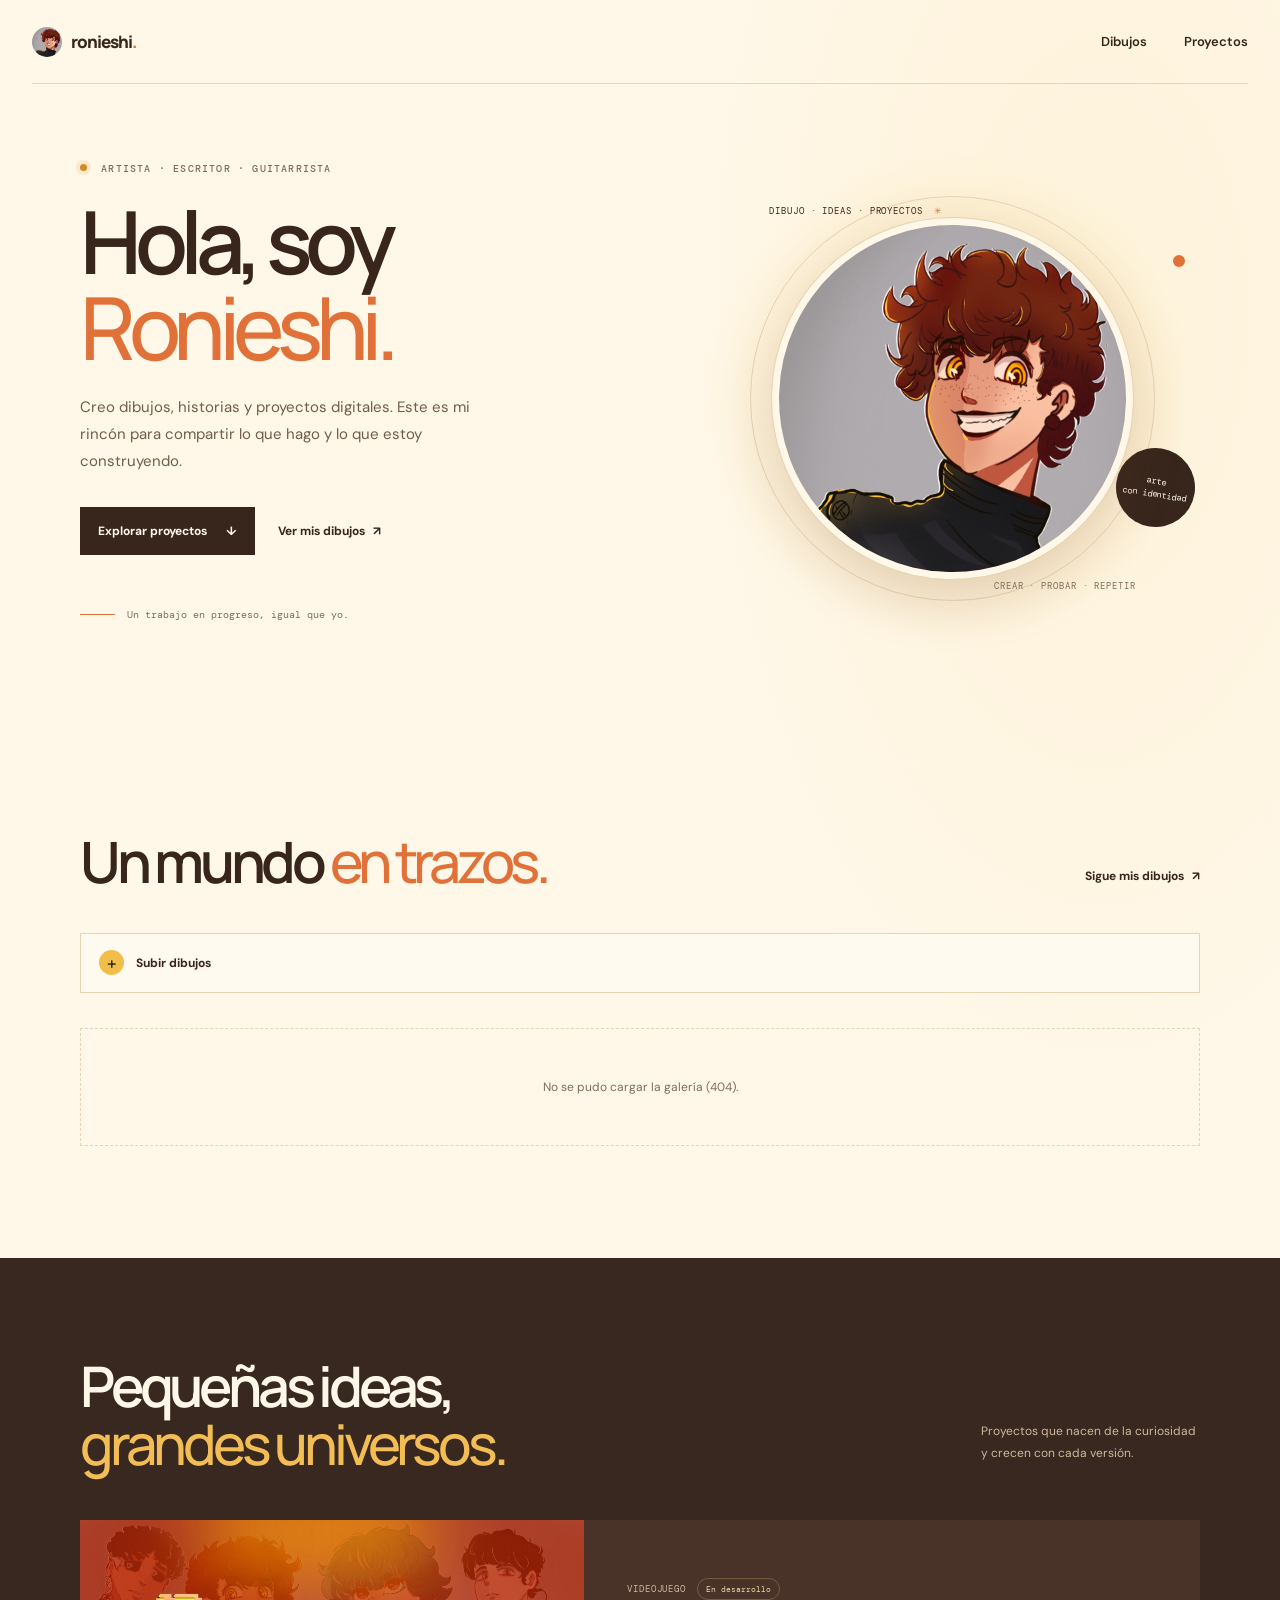
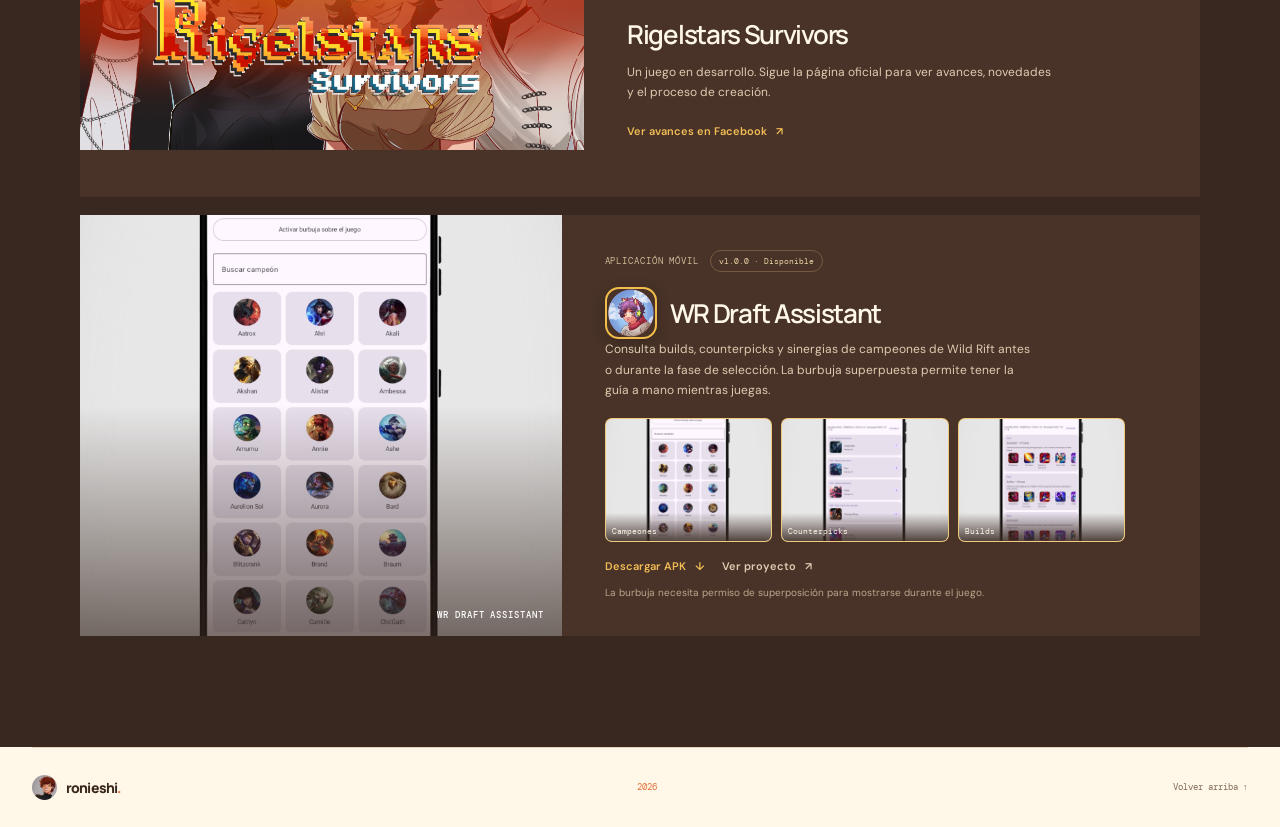
==== index.html @ 8cd872c8 "Add direct drawing uploads to portfolio Co-authored-by: Copilot App <223556219+Copilot@users.noreply" ====
<!doctype html>
<html lang="es">
  <head>
    <meta charset="utf-8">
    <meta name="viewport" content="width=device-width, initial-scale=1">
    <meta name="theme-color" content="#fff7e8">
    <meta
      name="description"
      content="Dibujos, historias y proyectos de Ronieshi, artista, escritor y guitarrista."
    >
    <meta property="og:title" content="Ronieshi — Dibujos y proyectos">
    <meta property="og:description" content="Dibujos, historias y proyectos de Ronieshi, artista, escritor y guitarrista.">
    <meta property="og:image" content="https://ronieshi.github.io/assets/ronieshi-icon.png">
    <meta property="og:type" content="website">
    <meta name="twitter:card" content="summary">
    <link rel="icon" type="image/png" href="assets/ronieshi-icon.png">
    <link rel="apple-touch-icon" href="assets/ronieshi-icon.png">
    <title>Ronieshi — Portafolio creativo</title>
    <link rel="preconnect" href="https://fonts.googleapis.com">
    <link rel="preconnect" href="https://fonts.gstatic.com" crossorigin>
    <link
      href="https://fonts.googleapis.com/css2?family=DM+Mono:wght@400;500&family=DM+Sans:wght@400;500;600;700&family=Manrope:wght@400;500;600;700;800&display=swap"
      rel="stylesheet"
    >
    <link rel="stylesheet" href="styles.css">
    <script src="script.js" defer></script>
  </head>
  <body>
    <a class="skip-link" href="#contenido">Saltar al contenido</a>
    <header class="site-header">
      <a class="wordmark" href="#inicio" aria-label="Ir al inicio">
        <img class="wordmark-mark" src="assets/ronieshi-icon.png" alt="">
        <span>ronieshi<span class="wordmark-dot">.</span></span>
      </a>
      <button
        class="menu-toggle"
        type="button"
        aria-expanded="false"
        aria-controls="site-nav"
        aria-label="Abrir menú"
      >
        <span></span><span></span>
      </button>
      <nav class="site-nav" id="site-nav" aria-label="Navegación principal">
        <a href="#dibujos">Dibujos</a>
        <a href="#proyectos">Proyectos</a>
      </nav>
    </header>

    <main id="contenido">
      <section class="hero section-wrap" id="inicio">
        <div class="hero-copy">
          <p class="eyebrow"><span class="status-dot"></span> Artista · escritor · guitarrista</p>
          <h1>Hola, soy<br><span>Ronieshi.</span></h1>
          <p class="hero-intro">
            Creo dibujos, historias y proyectos digitales. Este es mi rincón
            para compartir lo que hago y lo que estoy construyendo.
          </p>
          <div class="hero-actions">
            <a class="button button-dark" href="#proyectos">Explorar proyectos <span aria-hidden="true">↓</span></a>
            <a class="text-link" href="#dibujos">Ver mis dibujos <span aria-hidden="true">↗</span></a>
          </div>
          <div class="hero-note">
            <span class="note-line" aria-hidden="true"></span>
            <span>Un trabajo en progreso, igual que yo.</span>
          </div>
        </div>

        <div class="hero-art" aria-label="Retrato ilustrado de Ronieshi">
          <div class="hero-art-label">DIBUJO · IDEAS · PROYECTOS <span>✳</span></div>
          <img class="hero-portrait" src="assets/ronieshi-icon.png" alt="Ilustración de perfil de Ronieshi">
          <span class="art-caption">CREAR · PROBAR · REPETIR</span>
          <span class="hero-sticker" aria-hidden="true">arte<br>con identidad</span>
        </div>
      </section>

      <section class="work-section section-wrap" id="dibujos">
        <div class="section-heading">
          <div>
            <h2>Un mundo <span>en trazos.</span></h2>
          </div>
          <a class="text-link section-link" href="https://bsky.app/profile/ronieshi.bsky.social" target="_blank" rel="noopener noreferrer">
            Sigue mis dibujos <span aria-hidden="true">↗</span>
          </a>
        </div>

        <details class="drawing-manager">
          <summary><span class="manager-plus" aria-hidden="true">+</span> Subir dibujos</summary>
          <div class="manager-content">
            <p class="manager-intro">Las imágenes se guardarán en este sitio y se ordenarán de la más reciente a la más antigua.</p>
            <ol class="token-steps">
              <li><a href="https://github.com/settings/personal-access-tokens/new" target="_blank" rel="noopener noreferrer">Crea un fine-grained token en GitHub</a> con acceso sólo al repositorio <code>ronieshi.github.io</code>.</li>
              <li>En permisos del repositorio, selecciona <strong>Contents: Read and write</strong>. Ponle vencimiento y no compartas el token.</li>
              <li>El permiso permite modificar el contenido del repositorio, no sólo dibujos. Pégalo aquí al publicar; se borra al terminar y no se guarda en el sitio.</li>
            </ol>
            <form class="drawing-form" id="drawing-form">
              <label class="field-label" for="github-token">Token de GitHub</label>
              <input
                id="github-token"
                name="token"
                type="password"
                autocomplete="off"
                spellcheck="false"
                placeholder="github_pat_..."
                required
              >
              <label class="field-label" for="drawing-files">Selecciona tus dibujos</label>
              <input
                id="drawing-files"
                name="drawings"
                type="file"
                accept="image/png,image/jpeg,image/webp,image/gif"
                multiple
                required
              >
              <label class="field-label" for="drawing-category">Categoría</label>
              <select id="drawing-category" name="category">
                <option>Ilustración</option>
                <option>Boceto</option>
                <option>Personaje</option>
                <option>Estudio</option>
              </select>
              <p class="upload-hint">PNG, JPG, WebP o GIF · hasta 8 MB por imagen. El nombre del archivo será el título.</p>
              <button class="button button-dark upload-button" type="submit">Publicar dibujos <span aria-hidden="true">↑</span></button>
              <p class="upload-status" id="upload-status" role="status" aria-live="polite"></p>
            </form>
          </div>
        </details>
        <div class="art-grid" id="drawing-gallery" aria-live="polite">
          <p class="gallery-status">Cargando dibujos…</p>
        </div>
      </section>

      <section class="projects-section" id="proyectos">
        <div class="section-wrap">
          <div class="section-heading project-heading">
            <div>
              <h2>Pequeñas ideas,<br><span>grandes universos.</span></h2>
            </div>
            <p class="heading-aside">Proyectos que nacen de la curiosidad<br>y crecen con cada versión.</p>
          </div>
          <div class="project-list">
            <article class="project-card game-card">
              <div class="project-visual game-visual">
                <img
                  class="game-banner"
                  src="assets/rigelstars-survivors-banner.png"
                  alt="Banner de Rigelstars Survivors con cuatro personajes ilustrados y el título del juego"
                >
              </div>
              <div class="project-info">
                <div class="project-title-line"><span class="project-type">VIDEOJUEGO</span><span class="project-status">En desarrollo</span></div>
                <h3>Rigelstars Survivors</h3>
                <p>Un juego en desarrollo. Sigue la página oficial para ver avances, novedades y el proceso de creación.</p>
                <a class="project-link" href="https://www.facebook.com/people/Rigelstars-Survivors/61595257513024/" target="_blank" rel="noopener noreferrer">Ver avances en Facebook <span aria-hidden="true">↗</span></a>
              </div>
            </article>
            <article class="project-card app-card">
              <div class="project-visual app-visual">
                <img
                  class="app-preview"
                  src="assets/wr-draft-champions.png"
                  alt="Pantalla de selección de campeones de WR Draft Assistant"
                >
                <span class="app-visual-caption">WR DRAFT ASSISTANT</span>
              </div>
              <div class="project-info">
                <div class="project-title-line"><span class="project-type">APLICACIÓN MÓVIL</span><span class="project-status">v1.0.0 · Disponible</span></div>
                <div class="app-project-title">
                  <img class="app-icon" src="assets/wr-draft-icon.png" alt="Icono ilustrado de WR Draft Assistant">
                  <h3>WR Draft Assistant</h3>
                </div>
                <p>Consulta builds, counterpicks y sinergias de campeones de Wild Rift antes o durante la fase de selección. La burbuja superpuesta permite tener la guía a mano mientras juegas.</p>
                <div class="app-gallery" aria-label="Capturas de WR Draft Assistant">
                  <a href="assets/wr-draft-champions.png" target="_blank" rel="noopener noreferrer" aria-label="Abrir captura de selección de campeones">
                    <img src="assets/wr-draft-champions.png" alt="Selección de campeones">
                    <span>Campeones</span>
                  </a>
                  <a href="assets/wr-draft-counterpicks.png" target="_blank" rel="noopener noreferrer" aria-label="Abrir captura de counterpicks">
                    <img src="assets/wr-draft-counterpicks.png" alt="Lista de counterpicks">
                    <span>Counterpicks</span>
                  </a>
                  <a href="assets/wr-draft-builds.png" target="_blank" rel="noopener noreferrer" aria-label="Abrir captura de builds">
                    <img src="assets/wr-draft-builds.png" alt="Builds recomendadas">
                    <span>Builds</span>
                  </a>
                </div>
                <div class="project-actions">
                  <a class="project-link" href="https://github.com/ronieshi/WR-Draft-Assistant/releases/download/v1.0.0/WR.Draft.Assistant.apk">Descargar APK <span aria-hidden="true">↓</span></a>
                  <a class="project-link project-link-secondary" href="https://github.com/ronieshi/WR-Draft-Assistant" target="_blank" rel="noopener noreferrer">Ver proyecto <span aria-hidden="true">↗</span></a>
                </div>
                <p class="project-note">La burbuja necesita permiso de superposición para mostrarse durante el juego.</p>
              </div>
            </article>
          </div>
        </div>
      </section>

    </main>

    <footer class="site-footer">
      <a class="wordmark footer-wordmark" href="#inicio">
        <img class="wordmark-mark" src="assets/ronieshi-icon.png" alt="">
        <span>ronieshi<span class="wordmark-dot">.</span></span>
      </a>
      <p><span id="current-year">2026</span></p>
      <a class="back-to-top" href="#inicio">Volver arriba ↑</a>
    </footer>
  </body>
</html>
---- styles.css ----
:root {
  color-scheme: light;
  --paper: #fff7e8;
  --paper-deep: #f5e7cc;
  --ink: #38261c;
  --muted: #806c5a;
  --line: #e7d4b5;
  --coral: #df7139;
  --gold: #f1be4b;
  --rust: #ad4f30;
  --mono: "DM Mono", monospace;
  --sans: "DM Sans", sans-serif;
  --display: "Manrope", sans-serif;
}

* { box-sizing: border-box; }
html { scroll-behavior: smooth; scroll-padding-top: 88px; }
body {
  margin: 0;
  background:
    radial-gradient(ellipse at 86% 13%, #f5d98b26, transparent 27rem),
    var(--paper);
  color: var(--ink);
  font-family: var(--sans);
  -webkit-font-smoothing: antialiased;
}
a { color: inherit; text-decoration: none; }
button, input, select { font: inherit; }
::selection { background: var(--gold); color: var(--ink); }

.skip-link {
  position: absolute;
  z-index: 20;
  top: 10px;
  left: 10px;
  padding: 12px 16px;
  transform: translateY(-160%);
  background: var(--ink);
  color: white;
}
.skip-link:focus { transform: translateY(0); }
.section-wrap { width: min(1120px, calc(100% - 64px)); margin-inline: auto; }
.site-header {
  position: relative;
  z-index: 10;
  display: flex;
  width: min(1280px, calc(100% - 64px));
  height: 84px;
  margin-inline: auto;
  align-items: center;
  justify-content: space-between;
  border-bottom: 1px solid var(--line);
}
.wordmark { display: inline-flex; gap: 9px; align-items: center; font: 800 17px var(--display); letter-spacing: -.06em; }
.wordmark-mark { display: inline-grid; width: 30px; height: 30px; place-items: center; border-radius: 50%; background: var(--ink); object-fit: cover; }
.wordmark-dot { color: var(--coral); }
.site-nav { display: flex; align-items: center; gap: 37px; font-size: 13px; font-weight: 600; }
.site-nav > a:hover, .text-link:hover { color: var(--coral); }
.menu-toggle { display: none; }

.hero { position: relative; display: grid; min-height: 635px; grid-template-columns: 1fr 1fr; align-items: center; gap: 24px; padding-block: 67px 82px; }
.hero-copy { position: relative; z-index: 1; padding-bottom: 14px; }
.eyebrow { margin: 0 0 23px; color: var(--muted); font: 500 10px var(--mono); letter-spacing: .12em; text-transform: uppercase; }
.status-dot { display: inline-block; width: 7px; height: 7px; margin-right: 7px; border-radius: 50%; background: #d38b28; box-shadow: 0 0 0 4px #d38b2820; vertical-align: 1px; }
h1, h2, h3, p { margin-top: 0; }
.hero h1 { margin-bottom: 24px; font: 600 clamp(56px, 6.8vw, 88px)/.99 var(--display); letter-spacing: -.085em; }
.hero h1 span, .section-heading h2 span { color: var(--coral); font-weight: 500; }
.hero-intro { max-width: 425px; margin-bottom: 32px; color: #705d4a; font-size: 15px; line-height: 1.8; }
.hero-actions { display: flex; align-items: center; gap: 23px; }
.button { display: inline-flex; min-height: 48px; align-items: center; justify-content: center; gap: 19px; padding: 0 18px; font-size: 12px; font-weight: 700; transition: transform .2s ease, background .2s ease; }
.button:hover { transform: translateY(-3px); }
.button-dark { background: var(--ink); color: var(--paper); }
.button-dark:hover { background: #65412d; }
.text-link { display: inline-flex; align-items: center; gap: 8px; font-size: 12px; font-weight: 700; transition: color .2s ease; }
.hero-note { display: flex; align-items: center; gap: 12px; margin-top: 53px; color: var(--muted); font: 10px var(--mono); }
.note-line { width: 35px; height: 1px; background: var(--coral); }
.hero-art { position: relative; display: grid; width: min(100%, 495px); aspect-ratio: 1; margin: auto 0 auto auto; place-items: center; border-radius: 50%; background: radial-gradient(circle, #f4cc7145 0 34%, transparent 70%); }
.hero-art::before { position: absolute; inset: 9%; border: 1px solid var(--line); border-radius: 50%; content: ""; }
.hero-art::after { position: absolute; top: 21%; right: 3%; width: 12px; height: 12px; border-radius: 50%; background: var(--coral); content: ""; }
.hero-art-label, .art-caption { position: absolute; z-index: 2; font: 9px var(--mono); letter-spacing: .1em; }
.hero-art-label { top: 11%; left: 13%; }
.hero-art-label span { margin-left: 5px; color: var(--coral); }
.hero-portrait { z-index: 1; width: 73%; aspect-ratio: 1; transform: rotate(2deg); border: 7px solid var(--paper); border-radius: 50%; outline: 1px solid var(--line); object-fit: cover; object-position: center 32%; box-shadow: 0 20px 55px #75452f2e; }
.art-caption { right: 13%; bottom: 11%; color: var(--muted); }
.hero-sticker { position: absolute; right: 1%; bottom: 24%; display: grid; width: 79px; height: 79px; place-content: center; transform: rotate(9deg); border-radius: 50%; background: var(--ink); color: var(--paper); font: 9px/1.35 var(--mono); text-align: center; }
.work-section { padding-block: 104px 112px; }
.section-heading { display: flex; align-items: end; justify-content: space-between; margin-bottom: 42px; }
.section-heading h2 { margin: 0; font: 600 clamp(38px, 5vw, 57px)/1.03 var(--display); letter-spacing: -.075em; }
.section-link { margin-bottom: 7px; }
.drawing-manager { margin-bottom: 35px; border: 1px solid var(--line); background: #fffaf0; }
.drawing-manager summary { display: flex; min-height: 58px; align-items: center; gap: 12px; padding: 0 18px; cursor: pointer; font-size: 12px; font-weight: 700; list-style: none; }
.drawing-manager summary::-webkit-details-marker { display: none; }
.drawing-manager summary:focus-visible, .drawing-manager a:focus-visible, .drawing-form :focus-visible { outline: 2px solid var(--coral); outline-offset: 3px; }
.manager-plus { display: grid; width: 25px; height: 25px; place-items: center; border-radius: 50%; background: var(--gold); font-size: 17px; font-weight: 500; transition: transform .2s ease; }
.drawing-manager[open] .manager-plus { transform: rotate(45deg); }
.manager-content { padding: 0 20px 21px; border-top: 1px solid var(--line); }
.manager-intro { margin: 17px 0 12px; color: var(--muted); font-size: 12px; line-height: 1.65; }
.token-steps { display: grid; gap: 7px; margin: 0 0 20px; padding-left: 19px; color: #705d4a; font-size: 11px; line-height: 1.65; }
.token-steps a { color: var(--rust); text-decoration: underline; text-underline-offset: 2px; }
.token-steps code { padding: 2px 4px; background: var(--paper-deep); font-size: 10px; }
.drawing-form { display: grid; grid-template-columns: 1fr 1fr; gap: 10px 14px; align-items: center; }
.field-label { color: var(--muted); font: 9px var(--mono); }
.drawing-form input, .drawing-form select { width: 100%; min-height: 42px; padding: 9px 11px; border: 1px solid var(--line); border-radius: 0; background: white; color: var(--ink); font-size: 11px; }
.drawing-form input[type="file"] { padding: 8px; }
.drawing-form input[type="file"]::file-selector-button { margin-right: 9px; padding: 6px 8px; border: 0; background: var(--paper-deep); color: var(--ink); font: 10px var(--sans); cursor: pointer; }
.upload-hint, .upload-status { grid-column: 1 / -1; margin: 0; color: var(--muted); font-size: 10px; line-height: 1.5; }
.upload-button { justify-self: start; min-height: 42px; border: 0; cursor: pointer; }
.upload-button:disabled { opacity: .6; cursor: wait; }
.upload-status[data-state="success"] { color: #346b40; }
.upload-status[data-state="error"] { color: #a23825; }
.art-grid { display: grid; grid-template-columns: repeat(3, minmax(0, 1fr)); gap: 24px; align-items: start; }
.art-card { min-width: 0; }
.art-image { position: relative; display: block; overflow: hidden; aspect-ratio: 1 / .95; background: var(--paper-deep); }
.art-image img { display: block; width: 100%; height: 100%; object-fit: cover; transition: transform .3s ease; }
.art-image:hover img { transform: scale(1.035); }
.gallery-status { grid-column: 1 / -1; margin: 0; padding: 48px 20px; border: 1px dashed var(--line); color: var(--muted); font-size: 12px; line-height: 1.7; text-align: center; }
.art-card-caption { display: flex; align-items: baseline; justify-content: space-between; gap: 8px; padding-top: 14px; }
.art-card-caption h3 { margin: 0; font-size: 12px; font-weight: 700; }
.art-card-caption p { margin: 0; color: var(--muted); font: 9px var(--mono); white-space: nowrap; }

.projects-section { padding-block: 99px 111px; background: #382820; color: var(--paper); }
.projects-section .eyebrow { color: #cfb99c; }
.project-heading { margin-bottom: 48px; }
.project-heading h2 { font-size: clamp(38px, 5vw, 56px); }
.project-heading h2 span { color: #f2bd55; }
.heading-aside { margin: 0 4px 8px 20px; color: #cfb99c; font-size: 12px; line-height: 1.8; }
.project-list { display: grid; gap: 18px; }
.project-card { position: relative; display: grid; min-height: 277px; grid-template-columns: 43% 1fr; overflow: hidden; background: #493328; }
.project-visual { position: relative; display: grid; min-height: 277px; overflow: hidden; place-items: center; }
.game-card { grid-template-columns: 45% 1fr; }
.game-card .game-visual { min-height: 0; aspect-ratio: 2000 / 909; background: #9c3d25; color: var(--ink); }
.game-banner { position: absolute; inset: 0; width: 100%; height: 100%; object-fit: cover; }
.app-visual { background: #f0d39a; color: var(--ink); }
.app-preview { position: absolute; inset: 0; width: 100%; height: 100%; object-fit: cover; object-position: center 43%; }
.app-visual::after { position: absolute; inset: 45% 0 0; background: linear-gradient(transparent, #382820a8); content: ""; }
.app-visual-caption { position: absolute; z-index: 2; right: 18px; bottom: 14px; color: white; font: 500 9px/1.4 var(--mono); letter-spacing: .1em; text-align: right; }
.project-info { align-self: center; padding: 35px 75px 35px 43px; }
.project-title-line { display: flex; flex-wrap: wrap; align-items: center; gap: 11px; }
.project-type { color: #d0b998; font: 9px var(--mono); letter-spacing: .1em; }
.project-status { padding: 5px 8px; border: 1px solid #765941; border-radius: 20px; color: #f0d7a8; font: 8px var(--mono); }
.project-info h3 { margin: 16px 0 10px; font: 600 26px var(--display); letter-spacing: -.05em; }
.app-project-title { display: flex; align-items: center; gap: 13px; margin-top: 15px; }
.app-project-title h3 { margin: 0; }
.app-icon { width: 52px; height: 52px; flex: 0 0 auto; border: 2px solid #f1be4b; border-radius: 14px; object-fit: cover; box-shadow: 0 4px 14px #20160f55; }
.project-info p { max-width: 430px; margin-bottom: 17px; color: #dfcbb1; font-size: 12px; line-height: 1.7; }
.app-gallery { display: grid; grid-template-columns: repeat(3, minmax(0, 1fr)); gap: 9px; margin: 16px 0 17px; }
.app-gallery a { position: relative; min-width: 0; overflow: hidden; aspect-ratio: 1.35; border: 1px solid #f1be4b66; border-radius: 7px; background: #f0d39a; }
.app-gallery img { width: 100%; height: 100%; object-fit: cover; object-position: center 34%; transition: transform .25s ease; }
.app-gallery a:hover img { transform: scale(1.06); }
.app-gallery span { position: absolute; right: 0; bottom: 0; left: 0; padding: 13px 6px 5px; background: linear-gradient(transparent, #382820d9); color: #fff7e8; font: 8px var(--mono); }
.project-link { display: inline-flex; gap: 9px; align-items: center; color: #f2bd55; font-size: 11px; font-weight: 600; }
.project-link:hover { color: white; }
.project-actions { display: flex; flex-wrap: wrap; gap: 17px; }
.project-link-secondary { color: #dfcbb1; }
.project-info .project-note { margin: 11px 0 0; color: #bda58b; font-size: 10px; }
.site-footer { display: flex; min-height: 80px; width: min(1280px, calc(100% - 64px)); margin-inline: auto; align-items: center; justify-content: space-between; border-top: 1px solid var(--line); }
.footer-wordmark { font-size: 14px; }
.footer-wordmark .wordmark-mark { width: 25px; height: 25px; }
.site-footer p, .back-to-top { margin: 0; color: var(--muted); font: 9px var(--mono); }
.site-footer p span { color: var(--coral); }
.back-to-top:hover { color: var(--ink); }

@media (min-width: 1400px) {
  .hero { min-height: 700px; }
}
@media (max-width: 850px) {
  .section-wrap, .site-header, .site-footer { width: min(100% - 48px, 700px); }
  .hero { min-height: auto; grid-template-columns: 1fr .85fr; padding-block: 75px 80px; }
  .hero h1 { font-size: clamp(54px, 8vw, 72px); }
  .hero-art { width: 100%; }
  .hero-sticker { right: -1%; width: 66px; height: 66px; font-size: 8px; }
  .art-grid { gap: 15px; }
  .art-card-caption { display: block; }
  .art-card-caption p { margin-top: 5px; }
  .art-card-caption h3 { font-size: 11px; }
  .project-card { grid-template-columns: 40% 1fr; }
  .game-card { grid-template-columns: 55% 1fr; }
  .project-info { padding-right: 58px; padding-left: 28px; }
}
@media (max-width: 600px) {
  html { scroll-padding-top: 65px; }
  .section-wrap, .site-header, .site-footer { width: calc(100% - 40px); }
  .site-header { height: 68px; }
  .menu-toggle { display: flex; width: 40px; height: 40px; flex-direction: column; align-items: center; justify-content: center; gap: 6px; border: 1px solid var(--line); background: transparent; cursor: pointer; }
  .menu-toggle span { display: block; width: 15px; height: 1px; background: var(--ink); transition: transform .2s ease; }
  .menu-toggle[aria-expanded="true"] span:first-child { transform: translateY(3.5px) rotate(45deg); }
  .menu-toggle[aria-expanded="true"] span:last-child { transform: translateY(-3.5px) rotate(-45deg); }
  .site-nav { position: absolute; top: 67px; right: 0; left: 0; display: none; align-items: stretch; gap: 0; padding: 8px 20px 19px; border: 1px solid var(--line); border-top: 0; background: var(--paper); }
  .site-nav.is-open { display: flex; flex-direction: column; }
  .site-nav > a { padding: 13px 0; border-bottom: 1px solid var(--line); }
  .hero { grid-template-columns: 1fr; gap: 38px; padding-block: 57px 70px; }
  .hero h1 { font-size: clamp(60px, 16vw, 78px); }
  .hero-intro { max-width: 390px; font-size: 14px; }
  .hero-note { margin-top: 37px; }
  .hero-art { width: min(100%, 390px); margin-inline: auto; }
  .work-section { padding-block: 73px 78px; }
  .section-heading { align-items: start; gap: 20px; margin-bottom: 29px; }
  .section-heading h2 { font-size: 43px; }
  .section-link { margin-top: 36px; white-space: nowrap; font-size: 10px; }
  .drawing-manager { margin-bottom: 26px; }
  .manager-content { padding-inline: 14px; }
  .drawing-form { grid-template-columns: 1fr; gap: 8px; }
  .upload-button { margin-top: 3px; }
  .art-grid { grid-template-columns: 1fr 1fr; gap: 23px 13px; }
  .art-image { aspect-ratio: 1 / .9; }
  .art-card-caption h3 { font-size: 10px; line-height: 1.5; }
  .art-card-caption p { font-size: 8px; }
  .gallery-status { padding: 35px 14px; }
  .projects-section { padding-block: 72px 78px; }
  .project-heading { flex-direction: column; gap: 15px; margin-bottom: 31px; }
  .project-heading h2 { font-size: 43px; }
  .heading-aside { margin: 0; font-size: 11px; }
  .project-card { grid-template-columns: 1fr; }
  .project-visual { min-height: 230px; }
  .game-card .game-visual { min-height: 0; aspect-ratio: 2000 / 909; }
  .project-info { padding: 25px 24px 29px; }
  .project-info h3 { font-size: 23px; }
  .site-footer { min-height: 72px; }
  .site-footer p { display: none; }
}
@media (prefers-reduced-motion: reduce) {
  *, *::before, *::after { scroll-behavior: auto !important; transition-duration: .01ms !important; animation-duration: .01ms !important; animation-iteration-count: 1 !important; }
}
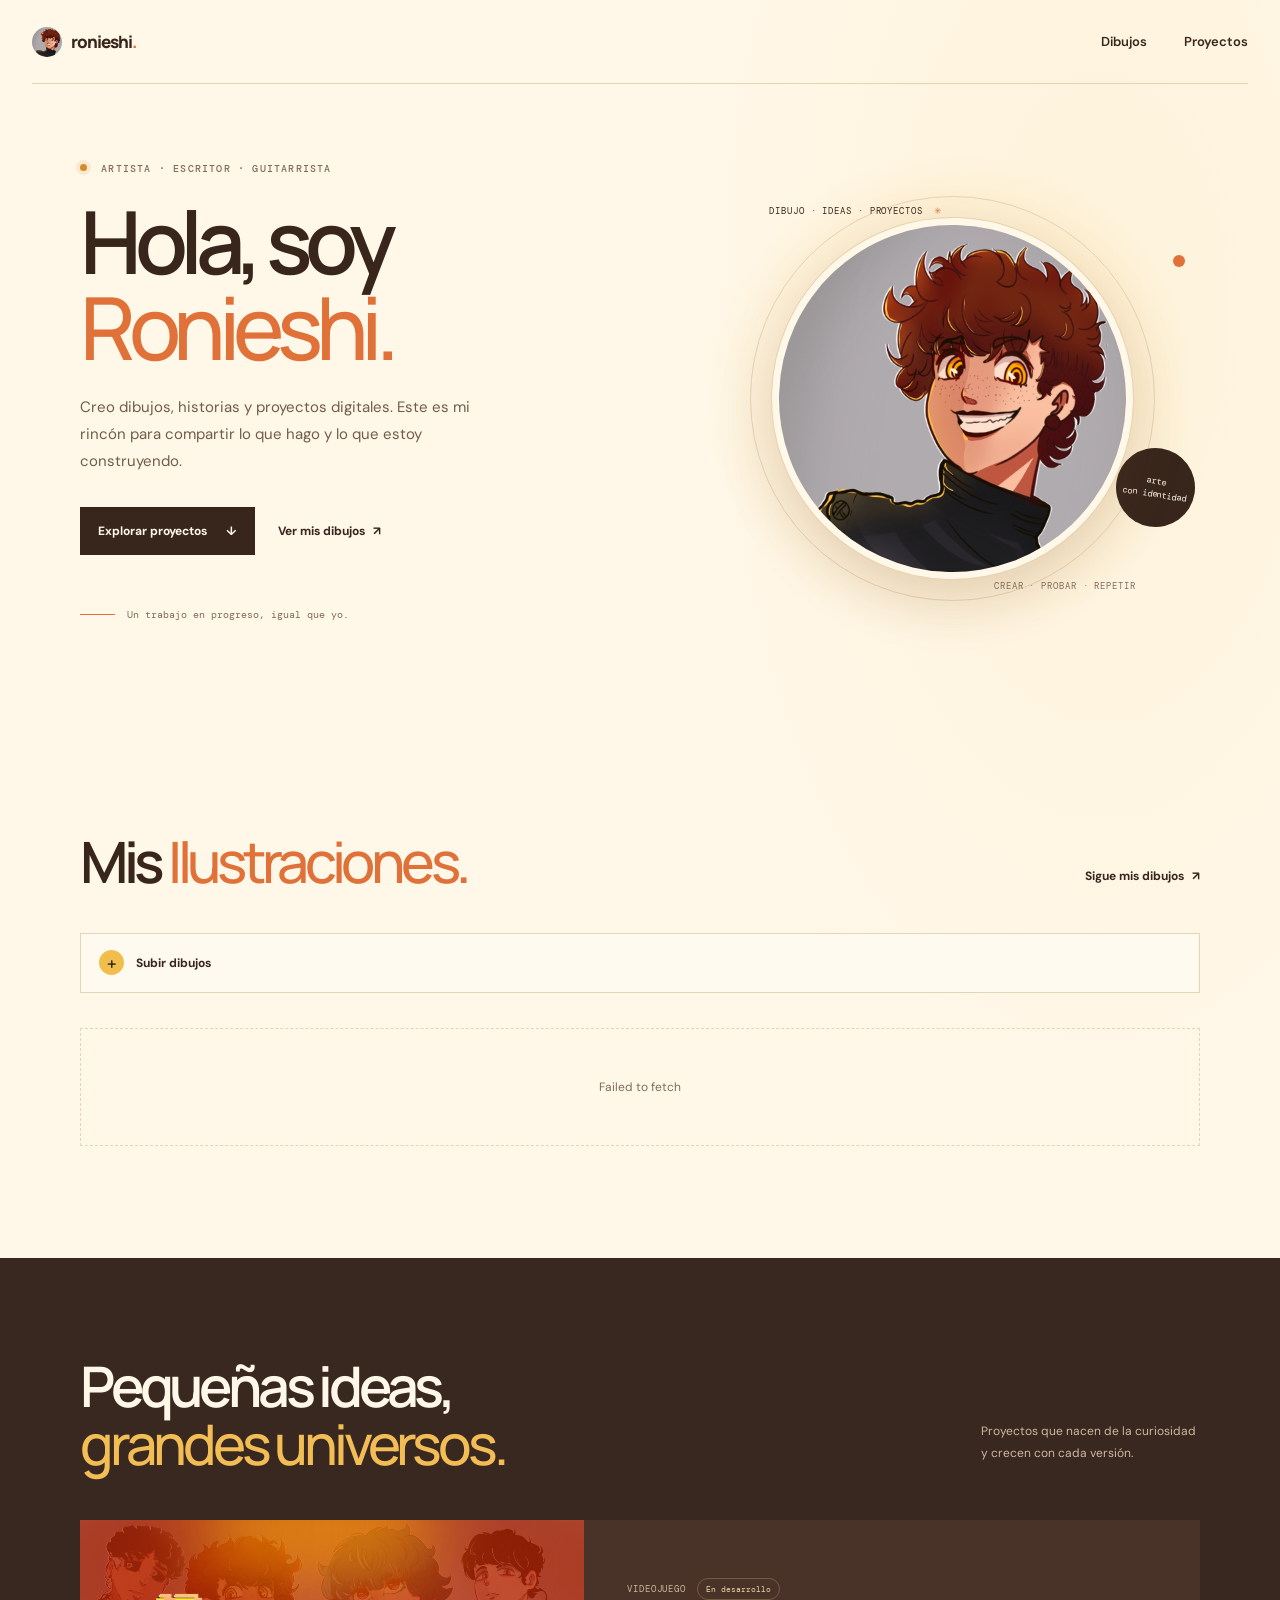
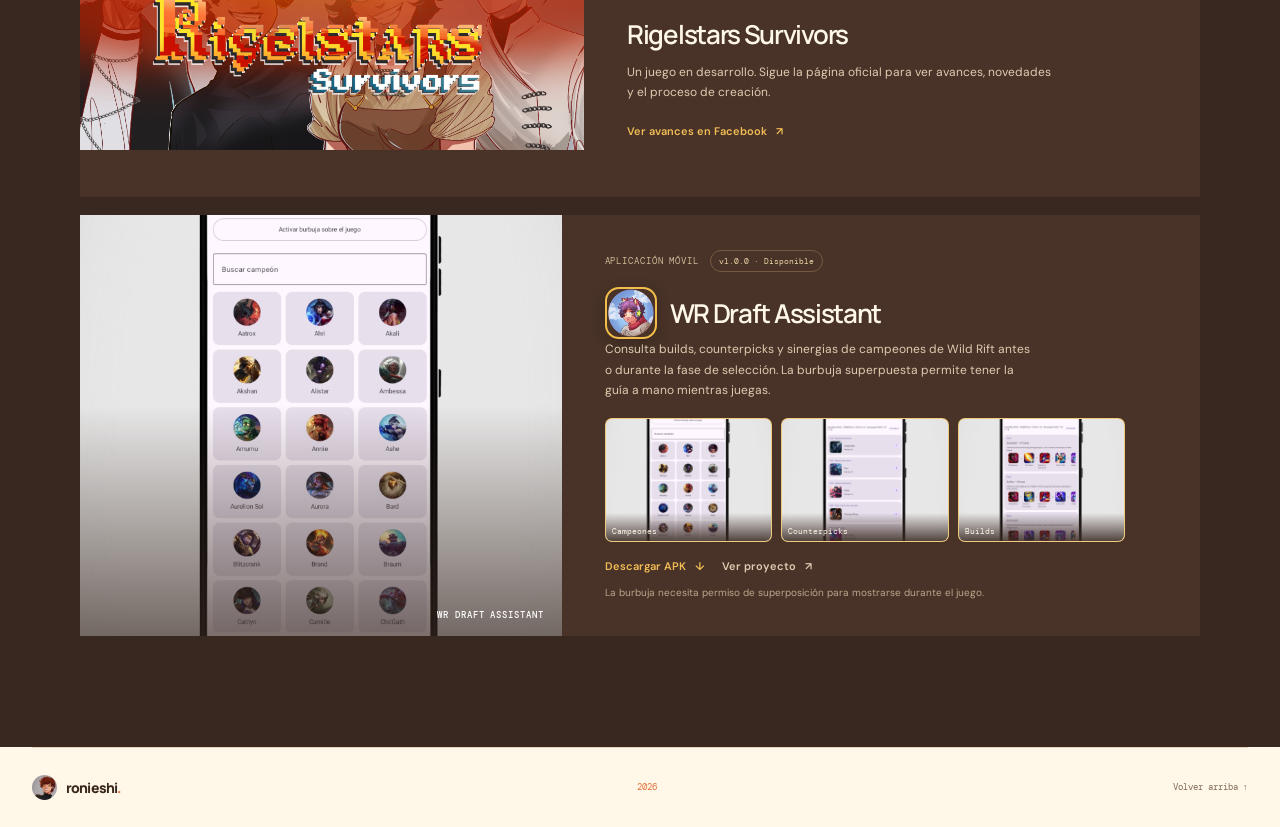
==== commit 09e4591e: "Change section heading from 'Un mundo en trazos' to 'Mis Ilustraciones'" ====
--- a/index.html
+++ b/index.html
@@ -77,7 +77,7 @@
       <section class="work-section section-wrap" id="dibujos">
         <div class="section-heading">
           <div>
-            <h2>Un mundo <span>en trazos.</span></h2>
+            <h2>Mis <span>Ilustraciones.</span></h2>
           </div>
           <a class="text-link section-link" href="https://bsky.app/profile/ronieshi.bsky.social" target="_blank" rel="noopener noreferrer">
             Sigue mis dibujos <span aria-hidden="true">↗</span>
--- a/styles.css
+++ b/styles.css
@@ -113,6 +113,7 @@
 .art-image { position: relative; display: block; overflow: hidden; aspect-ratio: 1 / .95; background: var(--paper-deep); }
 .art-image img { display: block; width: 100%; height: 100%; object-fit: cover; transition: transform .3s ease; }
 .art-image:hover img { transform: scale(1.035); }
+.art-image-fallback { display: grid; width: 100%; height: 100%; padding: 20px; place-items: center; color: var(--muted); font-size: 11px; line-height: 1.6; text-align: center; }
 .gallery-status { grid-column: 1 / -1; margin: 0; padding: 48px 20px; border: 1px dashed var(--line); color: var(--muted); font-size: 12px; line-height: 1.7; text-align: center; }
 .art-card-caption { display: flex; align-items: baseline; justify-content: space-between; gap: 8px; padding-top: 14px; }
 .art-card-caption h3 { margin: 0; font-size: 12px; font-weight: 700; }
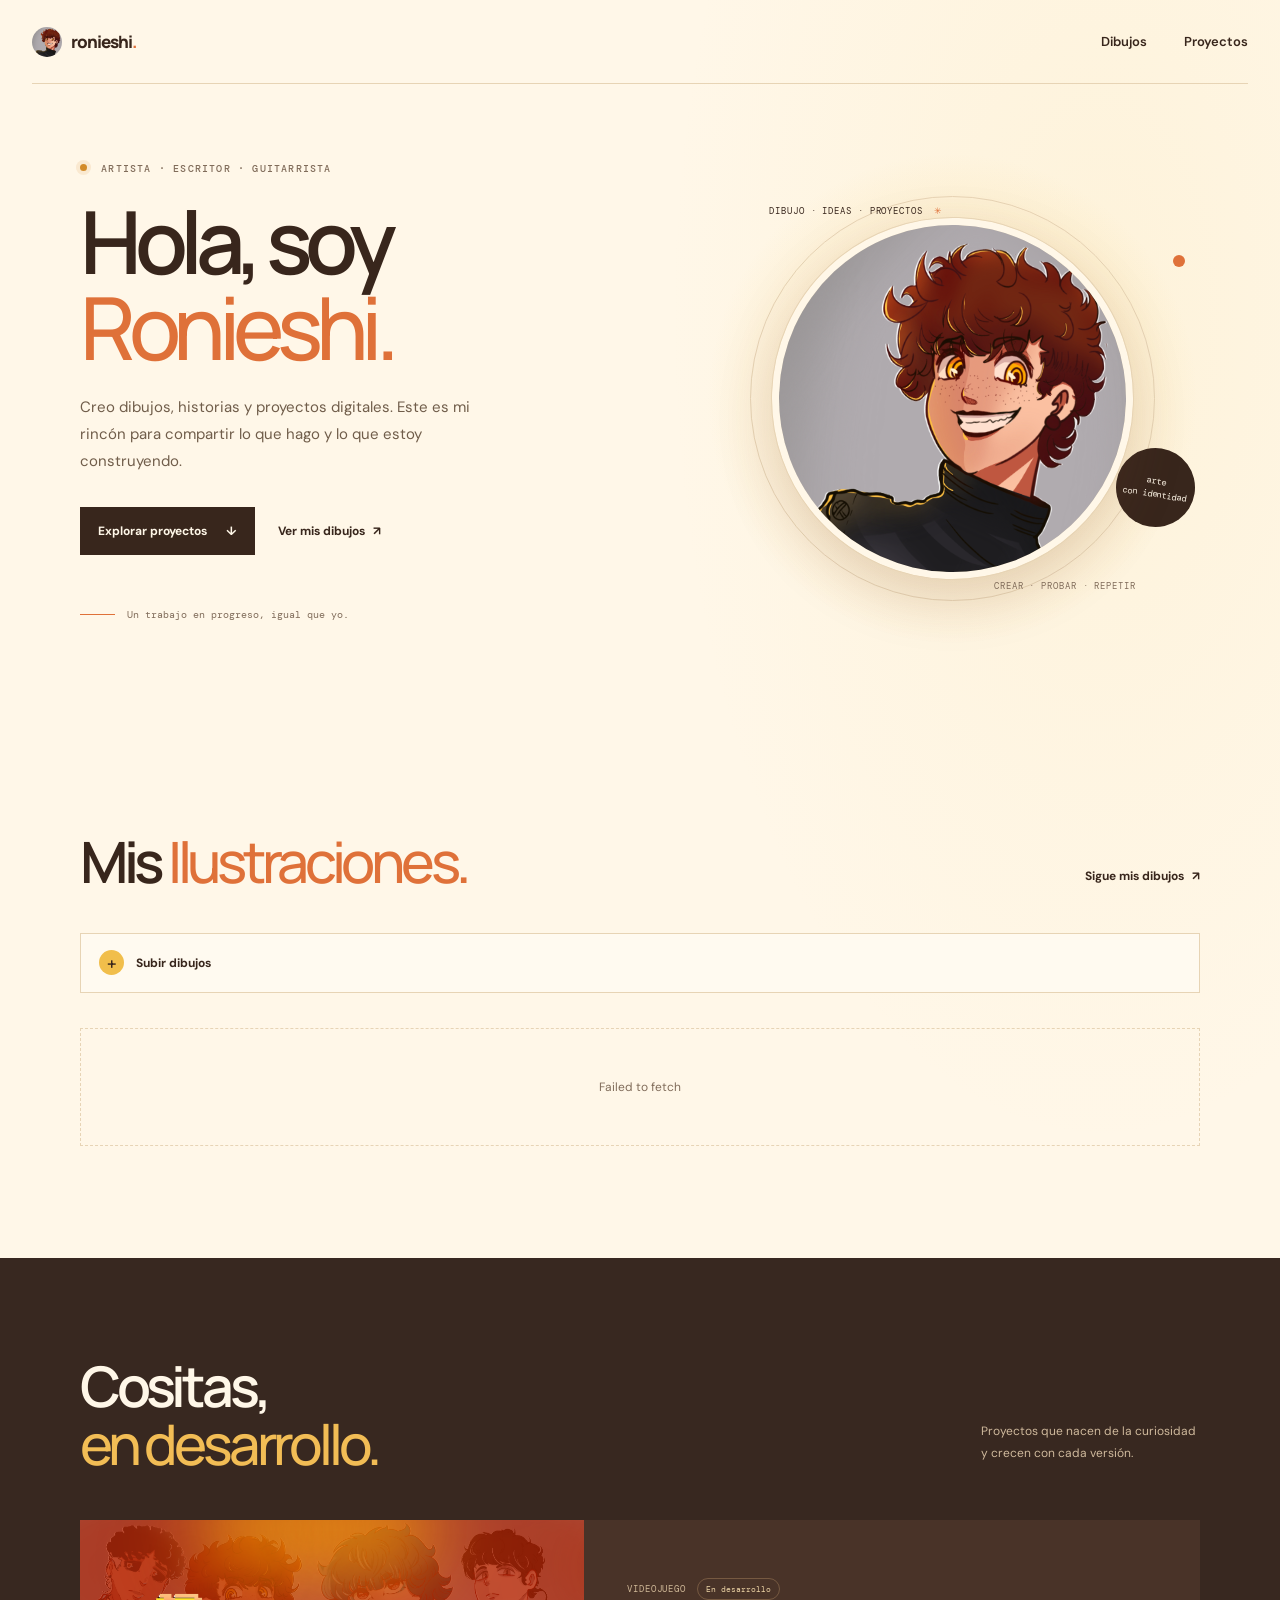
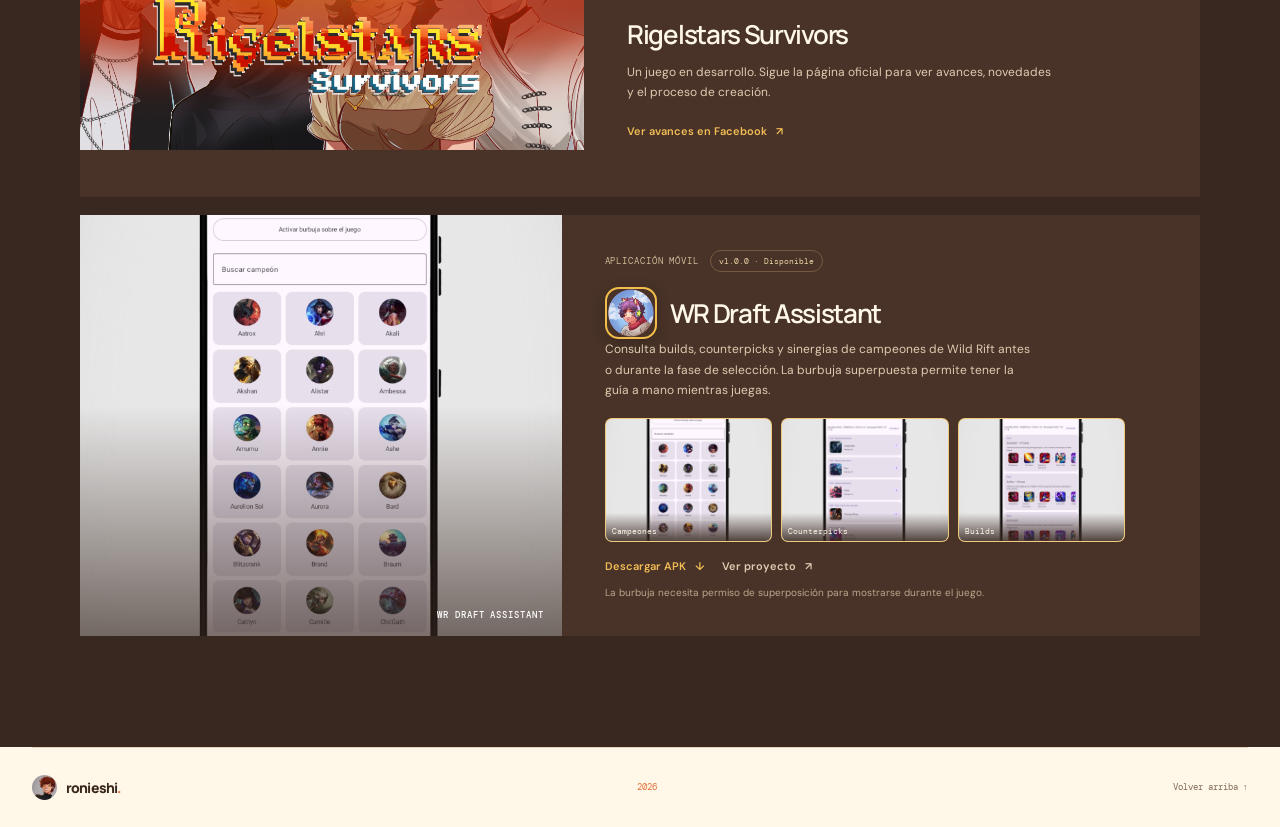
==== commit 872c85fb: "Update project heading text in index.html" ====
--- a/index.html
+++ b/index.html
@@ -135,7 +135,7 @@
         <div class="section-wrap">
           <div class="section-heading project-heading">
             <div>
-              <h2>Pequeñas ideas,<br><span>grandes universos.</span></h2>
+              <h2>Cositas,<br><span>en desarrollo.</span></h2>
             </div>
             <p class="heading-aside">Proyectos que nacen de la curiosidad<br>y crecen con cada versión.</p>
           </div>
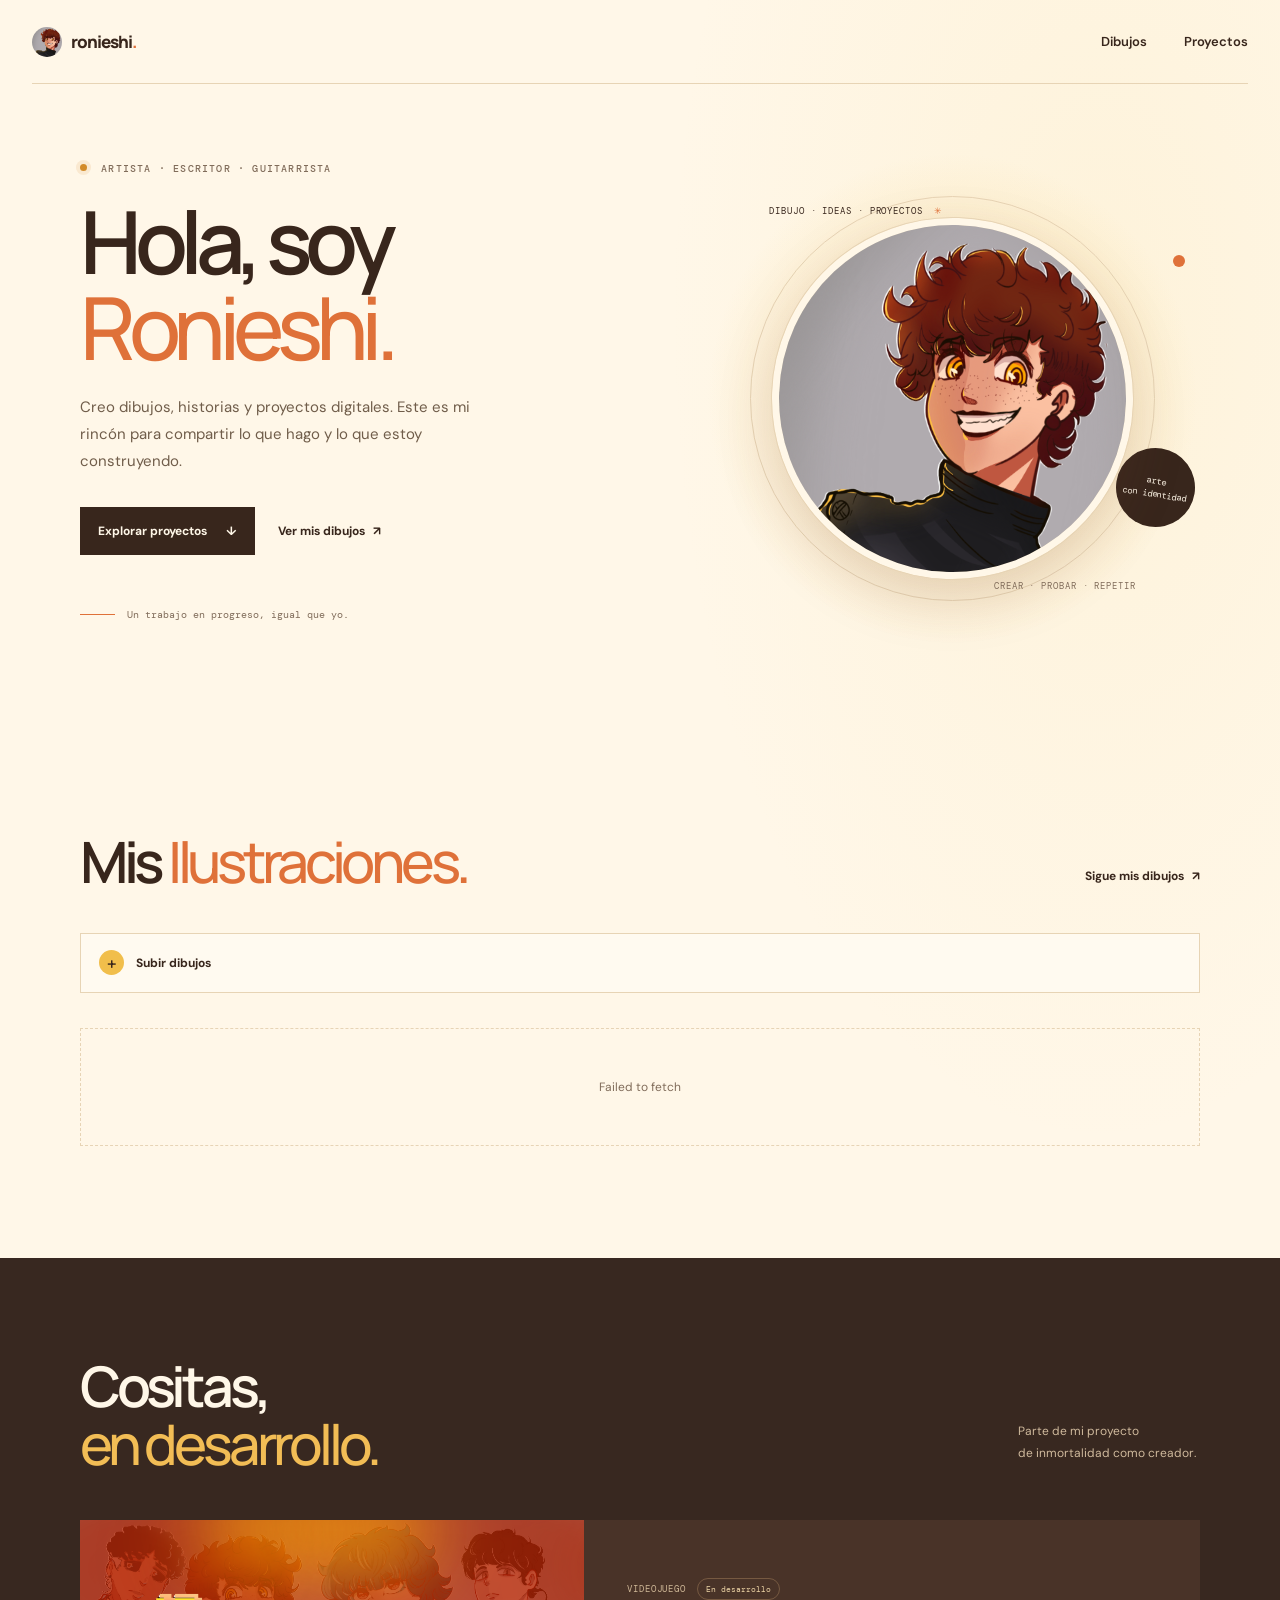
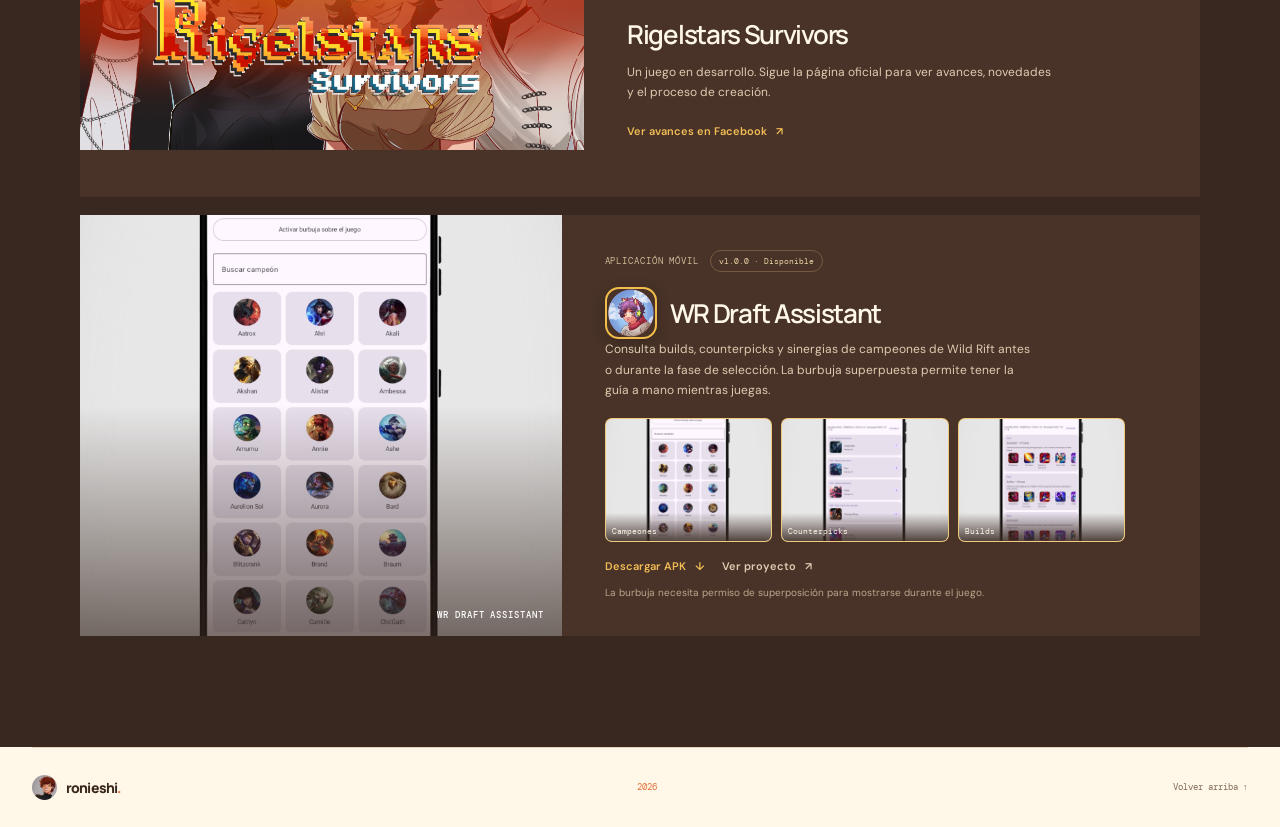
==== commit 5de975e8: "Update project description in index.html" ====
--- a/index.html
+++ b/index.html
@@ -137,7 +137,7 @@
             <div>
               <h2>Cositas,<br><span>en desarrollo.</span></h2>
             </div>
-            <p class="heading-aside">Proyectos que nacen de la curiosidad<br>y crecen con cada versión.</p>
+            <p class="heading-aside">Parte de mi proyecto<br>de inmortalidad como creador.</p>
           </div>
           <div class="project-list">
             <article class="project-card game-card">
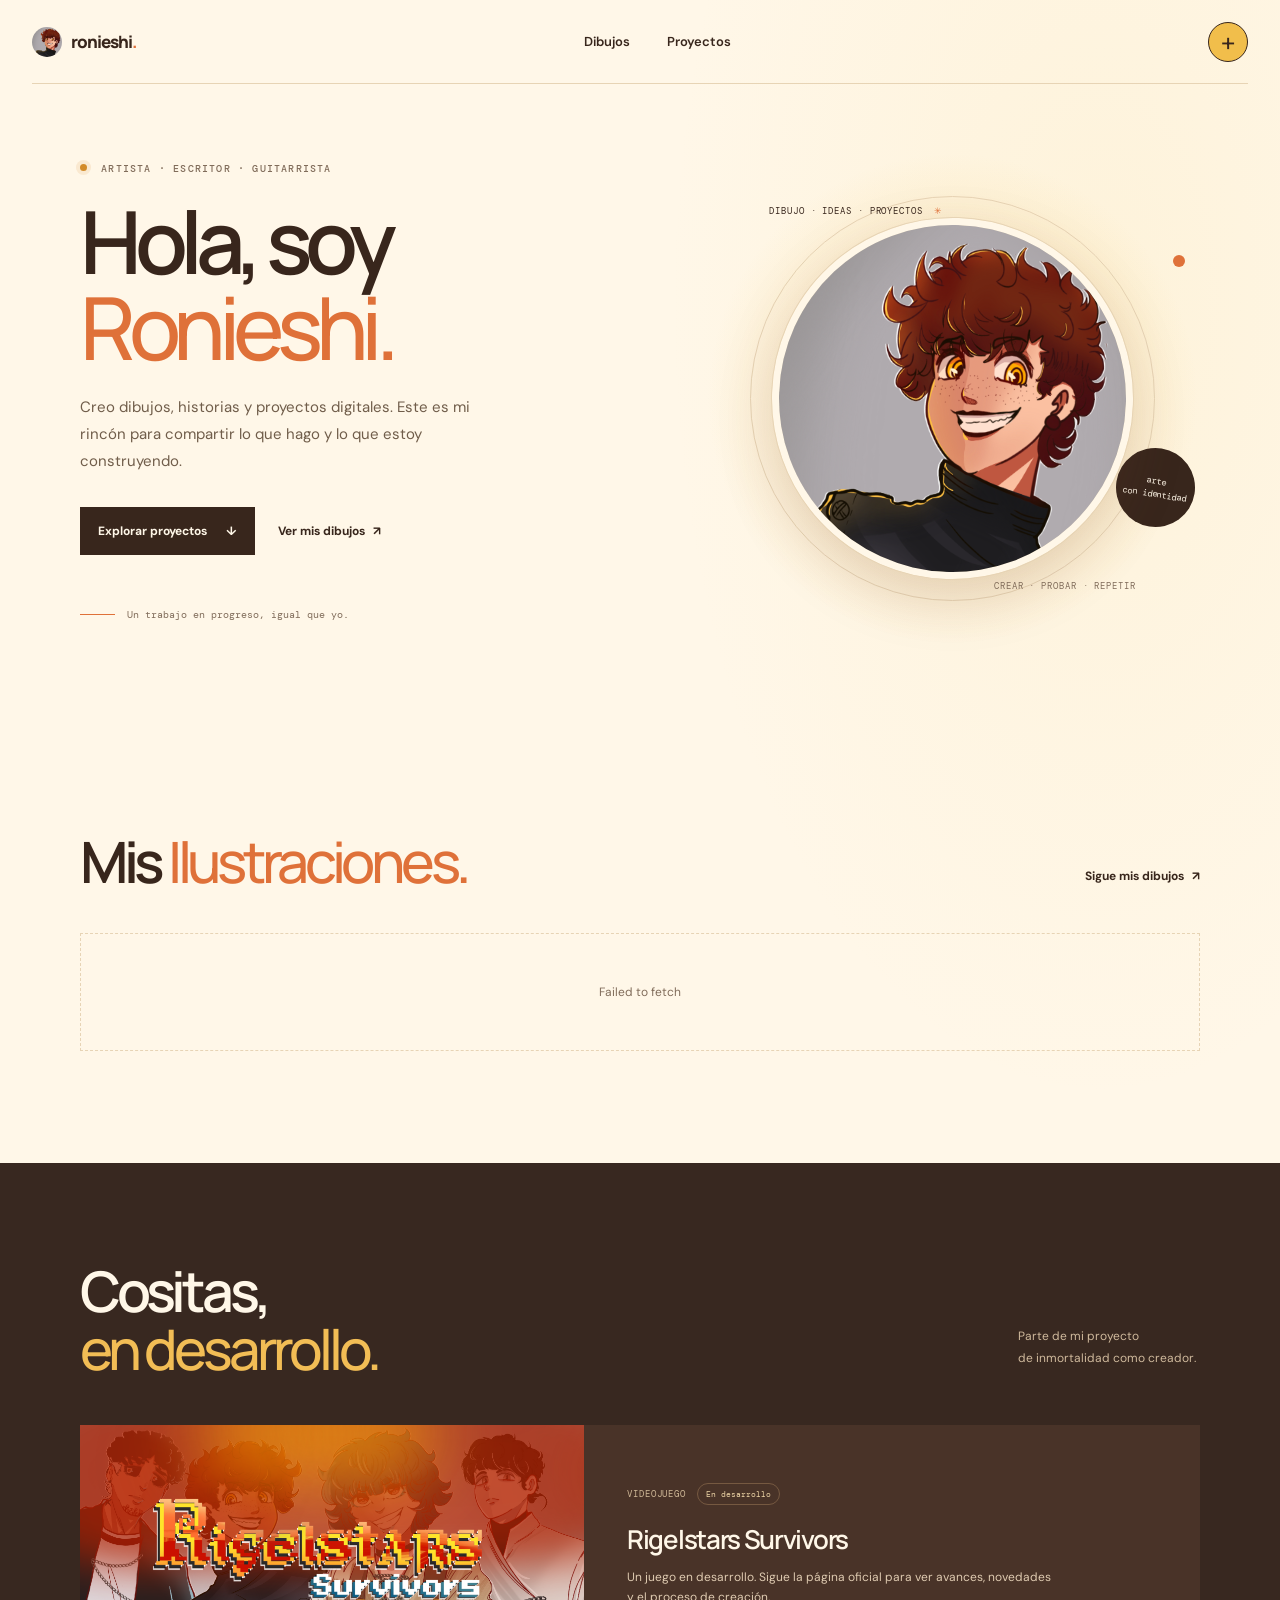
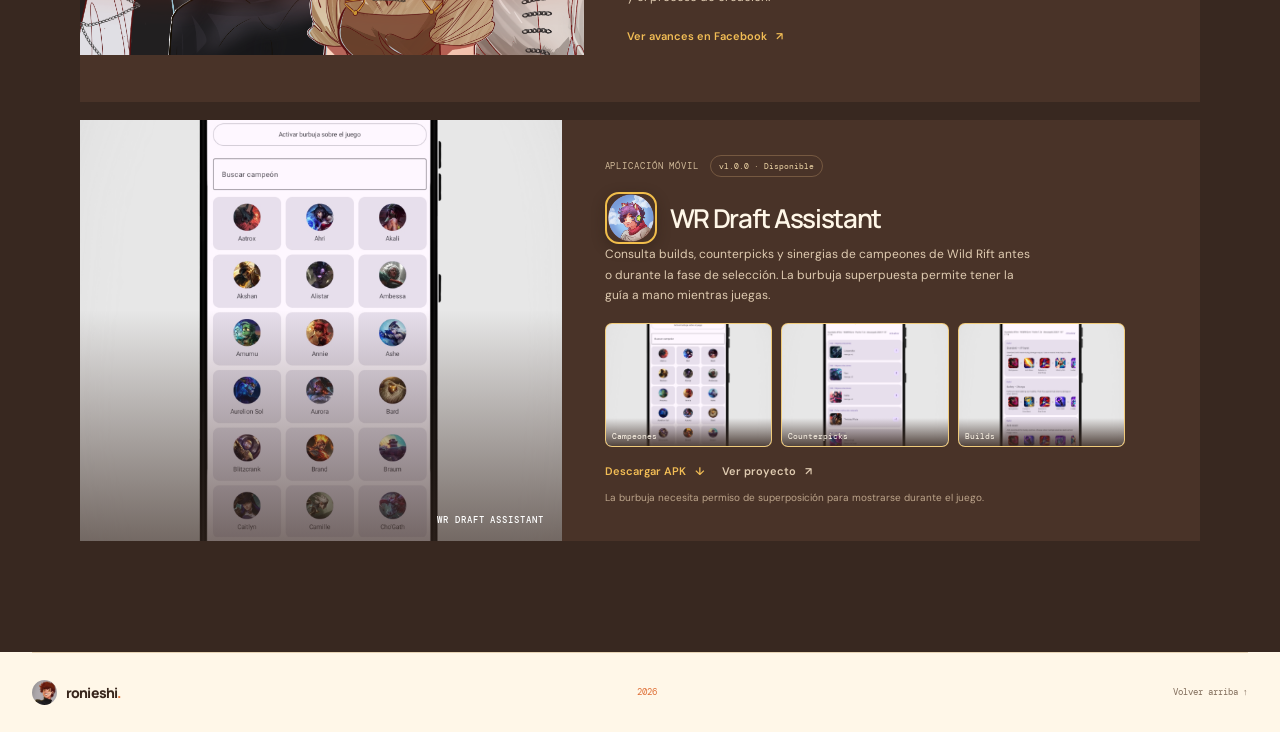
==== commit 411654a8: "Move drawing uploads to a separate page Co-authored-by: Copilot App <223556219+Copilot@users.noreply" ====
--- a/index.html
+++ b/index.html
@@ -45,6 +45,14 @@
         <a href="#dibujos">Dibujos</a>
         <a href="#proyectos">Proyectos</a>
       </nav>
+      <a
+        class="upload-trigger"
+        href="subir.html"
+        target="_blank"
+        rel="noopener noreferrer"
+        aria-label="Subir dibujos en una pestaña nueva"
+        title="Subir dibujos"
+      >+</a>
     </header>
 
     <main id="contenido">
@@ -84,48 +92,6 @@
           </a>
         </div>
 
-        <details class="drawing-manager">
-          <summary><span class="manager-plus" aria-hidden="true">+</span> Subir dibujos</summary>
-          <div class="manager-content">
-            <p class="manager-intro">Las imágenes se guardarán en este sitio y se ordenarán de la más reciente a la más antigua.</p>
-            <ol class="token-steps">
-              <li><a href="https://github.com/settings/personal-access-tokens/new" target="_blank" rel="noopener noreferrer">Crea un fine-grained token en GitHub</a> con acceso sólo al repositorio <code>ronieshi.github.io</code>.</li>
-              <li>En permisos del repositorio, selecciona <strong>Contents: Read and write</strong>. Ponle vencimiento y no compartas el token.</li>
-              <li>El permiso permite modificar el contenido del repositorio, no sólo dibujos. Pégalo aquí al publicar; se borra al terminar y no se guarda en el sitio.</li>
-            </ol>
-            <form class="drawing-form" id="drawing-form">
-              <label class="field-label" for="github-token">Token de GitHub</label>
-              <input
-                id="github-token"
-                name="token"
-                type="password"
-                autocomplete="off"
-                spellcheck="false"
-                placeholder="github_pat_..."
-                required
-              >
-              <label class="field-label" for="drawing-files">Selecciona tus dibujos</label>
-              <input
-                id="drawing-files"
-                name="drawings"
-                type="file"
-                accept="image/png,image/jpeg,image/webp,image/gif"
-                multiple
-                required
-              >
-              <label class="field-label" for="drawing-category">Categoría</label>
-              <select id="drawing-category" name="category">
-                <option>Ilustración</option>
-                <option>Boceto</option>
-                <option>Personaje</option>
-                <option>Estudio</option>
-              </select>
-              <p class="upload-hint">PNG, JPG, WebP o GIF · hasta 8 MB por imagen. El nombre del archivo será el título.</p>
-              <button class="button button-dark upload-button" type="submit">Publicar dibujos <span aria-hidden="true">↑</span></button>
-              <p class="upload-status" id="upload-status" role="status" aria-live="polite"></p>
-            </form>
-          </div>
-        </details>
         <div class="art-grid" id="drawing-gallery" aria-live="polite">
           <p class="gallery-status">Cargando dibujos…</p>
         </div>
--- a/styles.css
+++ b/styles.css
@@ -56,6 +56,9 @@
 .wordmark-dot { color: var(--coral); }
 .site-nav { display: flex; align-items: center; gap: 37px; font-size: 13px; font-weight: 600; }
 .site-nav > a:hover, .text-link:hover { color: var(--coral); }
+.upload-trigger { display: grid; width: 40px; height: 40px; flex: 0 0 auto; margin-left: 28px; place-items: center; border: 1px solid var(--ink); border-radius: 50%; background: var(--gold); color: var(--ink); font: 400 26px/1 var(--sans); transition: transform .2s ease, background .2s ease; }
+.upload-trigger:hover { transform: rotate(90deg); background: var(--coral); color: white; }
+.upload-trigger:focus-visible, .upload-page-back:focus-visible { outline: 2px solid var(--coral); outline-offset: 4px; }
 .menu-toggle { display: none; }
 
 .hero { position: relative; display: grid; min-height: 635px; grid-template-columns: 1fr 1fr; align-items: center; gap: 24px; padding-block: 67px 82px; }
@@ -87,17 +90,10 @@
 .section-heading { display: flex; align-items: end; justify-content: space-between; margin-bottom: 42px; }
 .section-heading h2 { margin: 0; font: 600 clamp(38px, 5vw, 57px)/1.03 var(--display); letter-spacing: -.075em; }
 .section-link { margin-bottom: 7px; }
-.drawing-manager { margin-bottom: 35px; border: 1px solid var(--line); background: #fffaf0; }
-.drawing-manager summary { display: flex; min-height: 58px; align-items: center; gap: 12px; padding: 0 18px; cursor: pointer; font-size: 12px; font-weight: 700; list-style: none; }
-.drawing-manager summary::-webkit-details-marker { display: none; }
-.drawing-manager summary:focus-visible, .drawing-manager a:focus-visible, .drawing-form :focus-visible { outline: 2px solid var(--coral); outline-offset: 3px; }
-.manager-plus { display: grid; width: 25px; height: 25px; place-items: center; border-radius: 50%; background: var(--gold); font-size: 17px; font-weight: 500; transition: transform .2s ease; }
-.drawing-manager[open] .manager-plus { transform: rotate(45deg); }
-.manager-content { padding: 0 20px 21px; border-top: 1px solid var(--line); }
-.manager-intro { margin: 17px 0 12px; color: var(--muted); font-size: 12px; line-height: 1.65; }
 .token-steps { display: grid; gap: 7px; margin: 0 0 20px; padding-left: 19px; color: #705d4a; font-size: 11px; line-height: 1.65; }
 .token-steps a { color: var(--rust); text-decoration: underline; text-underline-offset: 2px; }
 .token-steps code { padding: 2px 4px; background: var(--paper-deep); font-size: 10px; }
+.drawing-form :focus-visible { outline: 2px solid var(--coral); outline-offset: 3px; }
 .drawing-form { display: grid; grid-template-columns: 1fr 1fr; gap: 10px 14px; align-items: center; }
 .field-label { color: var(--muted); font: 9px var(--mono); }
 .drawing-form input, .drawing-form select { width: 100%; min-height: 42px; padding: 9px 11px; border: 1px solid var(--line); border-radius: 0; background: white; color: var(--ink); font-size: 11px; }
@@ -108,6 +104,17 @@
 .upload-button:disabled { opacity: .6; cursor: wait; }
 .upload-status[data-state="success"] { color: #346b40; }
 .upload-status[data-state="error"] { color: #a23825; }
+.upload-page-header { justify-content: space-between; }
+.upload-page-back { color: var(--muted); font-size: 11px; font-weight: 600; }
+.upload-page-back:hover { color: var(--coral); }
+.upload-page { max-width: 760px; padding-block: 70px 100px; }
+.upload-page .eyebrow { margin-bottom: 15px; }
+.upload-page h1 { margin-bottom: 14px; font: 600 clamp(48px, 8vw, 72px)/1 var(--display); letter-spacing: -.075em; }
+.upload-page h1 span { color: var(--coral); font-weight: 500; }
+.upload-page-intro { max-width: 580px; margin-bottom: 32px; color: var(--muted); font-size: 14px; line-height: 1.8; }
+.upload-panel { padding: 24px; border: 1px solid var(--line); background: #fffaf0; }
+.upload-panel .token-steps { margin-bottom: 22px; }
+.upload-panel .drawing-form { padding-top: 21px; border-top: 1px solid var(--line); }
 .art-grid { display: grid; grid-template-columns: repeat(3, minmax(0, 1fr)); gap: 24px; align-items: start; }
 .art-card { min-width: 0; }
 .art-image { position: relative; display: block; overflow: hidden; aspect-ratio: 1 / .95; background: var(--paper-deep); }
@@ -189,6 +196,7 @@
   .site-nav { position: absolute; top: 67px; right: 0; left: 0; display: none; align-items: stretch; gap: 0; padding: 8px 20px 19px; border: 1px solid var(--line); border-top: 0; background: var(--paper); }
   .site-nav.is-open { display: flex; flex-direction: column; }
   .site-nav > a { padding: 13px 0; border-bottom: 1px solid var(--line); }
+  .upload-trigger { width: 38px; height: 38px; margin-left: auto; margin-right: 12px; }
   .hero { grid-template-columns: 1fr; gap: 38px; padding-block: 57px 70px; }
   .hero h1 { font-size: clamp(60px, 16vw, 78px); }
   .hero-intro { max-width: 390px; font-size: 14px; }
@@ -198,10 +206,13 @@
   .section-heading { align-items: start; gap: 20px; margin-bottom: 29px; }
   .section-heading h2 { font-size: 43px; }
   .section-link { margin-top: 36px; white-space: nowrap; font-size: 10px; }
-  .drawing-manager { margin-bottom: 26px; }
-  .manager-content { padding-inline: 14px; }
   .drawing-form { grid-template-columns: 1fr; gap: 8px; }
   .upload-button { margin-top: 3px; }
+  .upload-page { padding-block: 46px 70px; }
+  .upload-page-intro { margin-bottom: 24px; font-size: 13px; }
+  .upload-panel { padding: 18px 14px; }
+  .upload-page-header { height: 68px; }
+  .upload-page-back { font-size: 10px; }
   .art-grid { grid-template-columns: 1fr 1fr; gap: 23px 13px; }
   .art-image { aspect-ratio: 1 / .9; }
   .art-card-caption h3 { font-size: 10px; line-height: 1.5; }
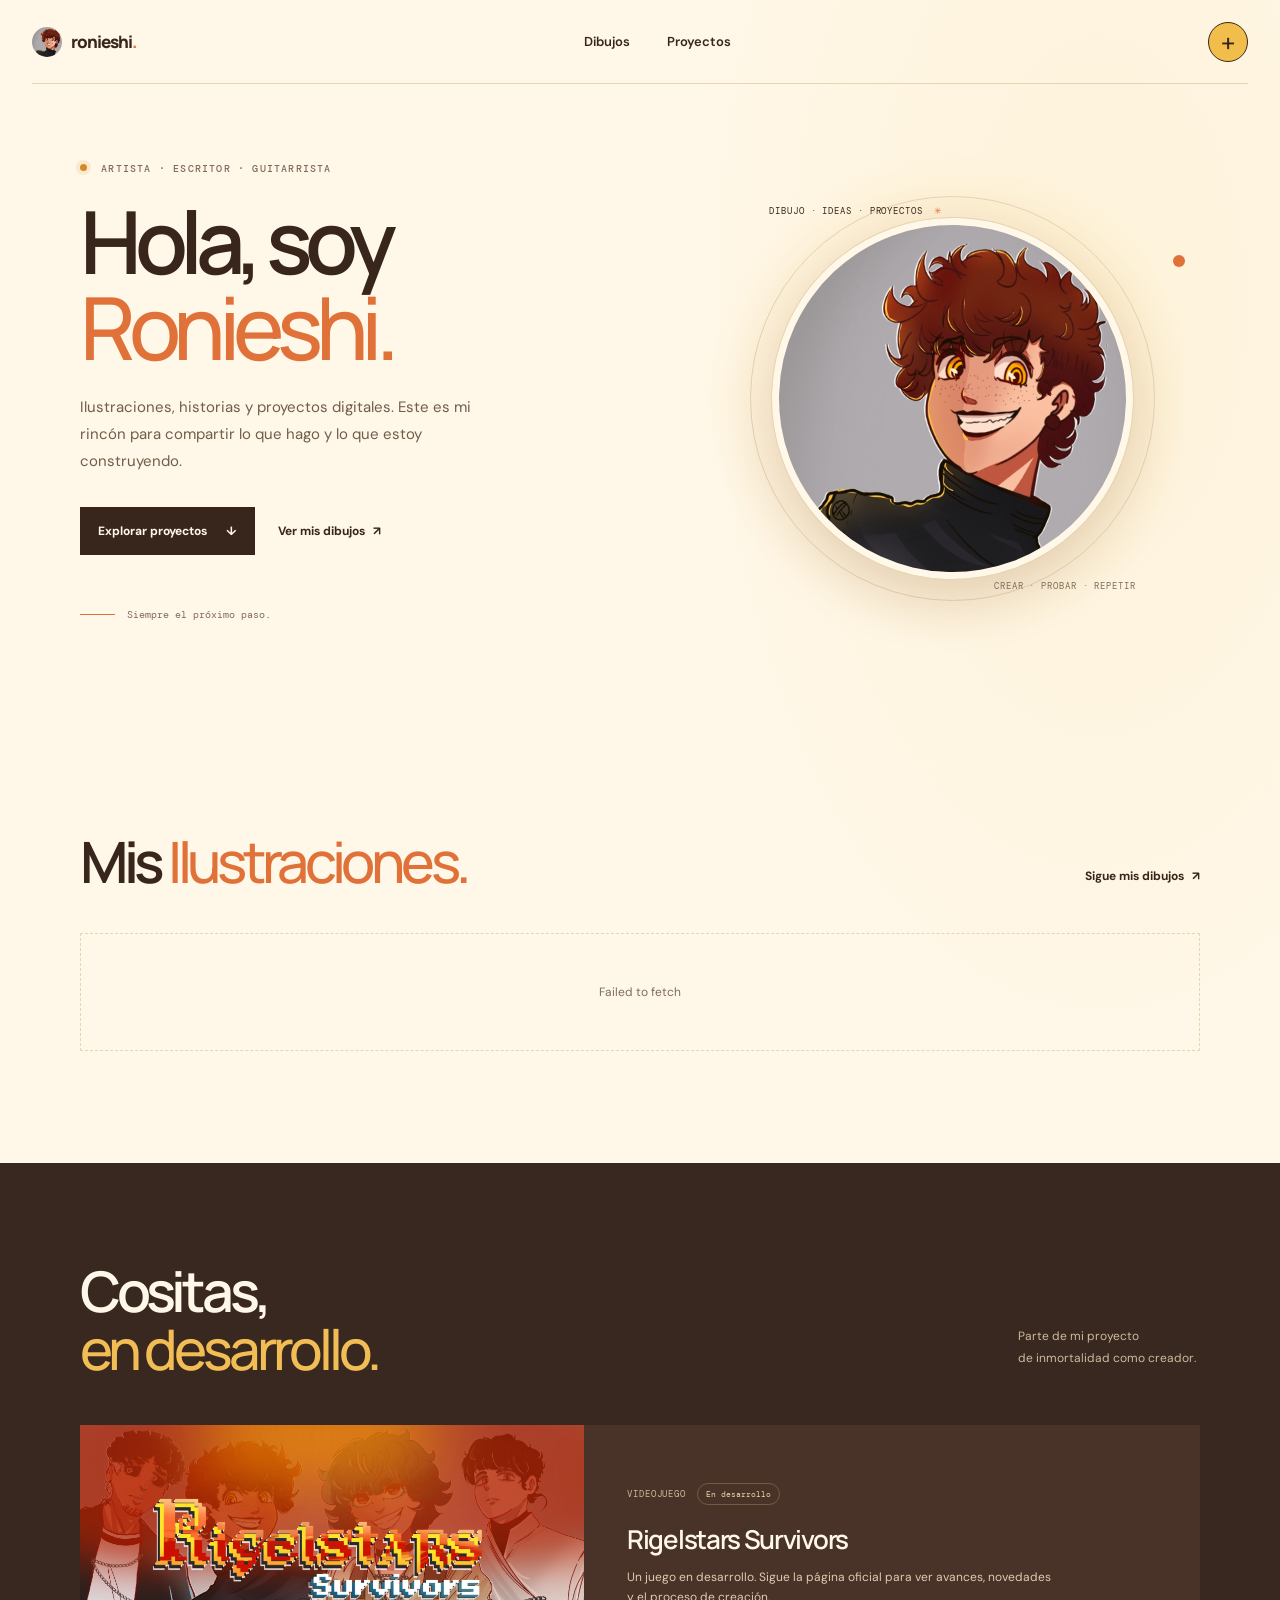
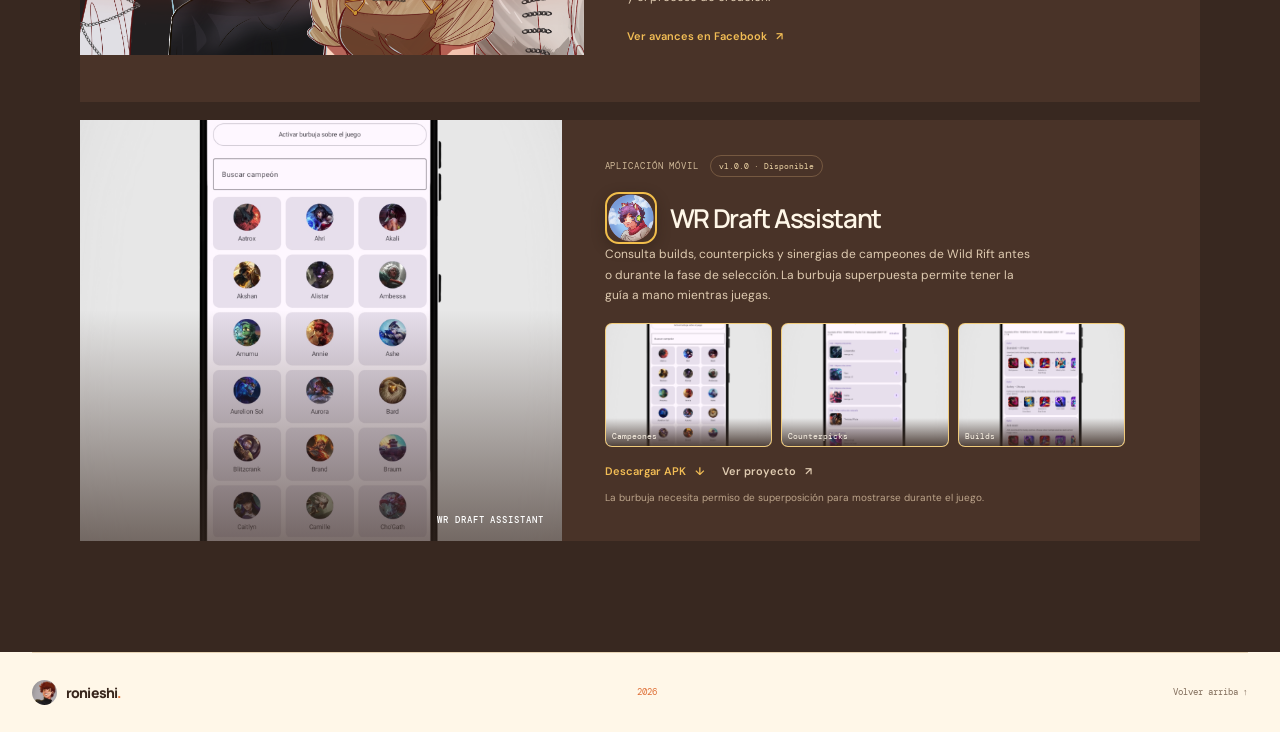
==== commit 29069f9b: "Update hero introduction and notes in index.html" ====
--- a/index.html
+++ b/index.html
@@ -61,7 +61,7 @@
           <p class="eyebrow"><span class="status-dot"></span> Artista · escritor · guitarrista</p>
           <h1>Hola, soy<br><span>Ronieshi.</span></h1>
           <p class="hero-intro">
-            Creo dibujos, historias y proyectos digitales. Este es mi rincón
+            Ilustraciones, historias y proyectos digitales. Este es mi rincón
             para compartir lo que hago y lo que estoy construyendo.
           </p>
           <div class="hero-actions">
@@ -70,7 +70,7 @@
           </div>
           <div class="hero-note">
             <span class="note-line" aria-hidden="true"></span>
-            <span>Un trabajo en progreso, igual que yo.</span>
+            <span>Siempre el próximo paso.</span>
           </div>
         </div>
 
@@ -78,7 +78,6 @@
           <div class="hero-art-label">DIBUJO · IDEAS · PROYECTOS <span>✳</span></div>
           <img class="hero-portrait" src="assets/ronieshi-icon.png" alt="Ilustración de perfil de Ronieshi">
           <span class="art-caption">CREAR · PROBAR · REPETIR</span>
-          <span class="hero-sticker" aria-hidden="true">arte<br>con identidad</span>
         </div>
       </section>
 
--- a/styles.css
+++ b/styles.css
@@ -120,7 +120,6 @@
 .art-image { position: relative; display: block; overflow: hidden; aspect-ratio: 1 / .95; background: var(--paper-deep); }
 .art-image img { display: block; width: 100%; height: 100%; object-fit: cover; transition: transform .3s ease; }
 .art-image:hover img { transform: scale(1.035); }
-.art-image-fallback { display: grid; width: 100%; height: 100%; padding: 20px; place-items: center; color: var(--muted); font-size: 11px; line-height: 1.6; text-align: center; }
 .gallery-status { grid-column: 1 / -1; margin: 0; padding: 48px 20px; border: 1px dashed var(--line); color: var(--muted); font-size: 12px; line-height: 1.7; text-align: center; }
 .art-card-caption { display: flex; align-items: baseline; justify-content: space-between; gap: 8px; padding-top: 14px; }
 .art-card-caption h3 { margin: 0; font-size: 12px; font-weight: 700; }
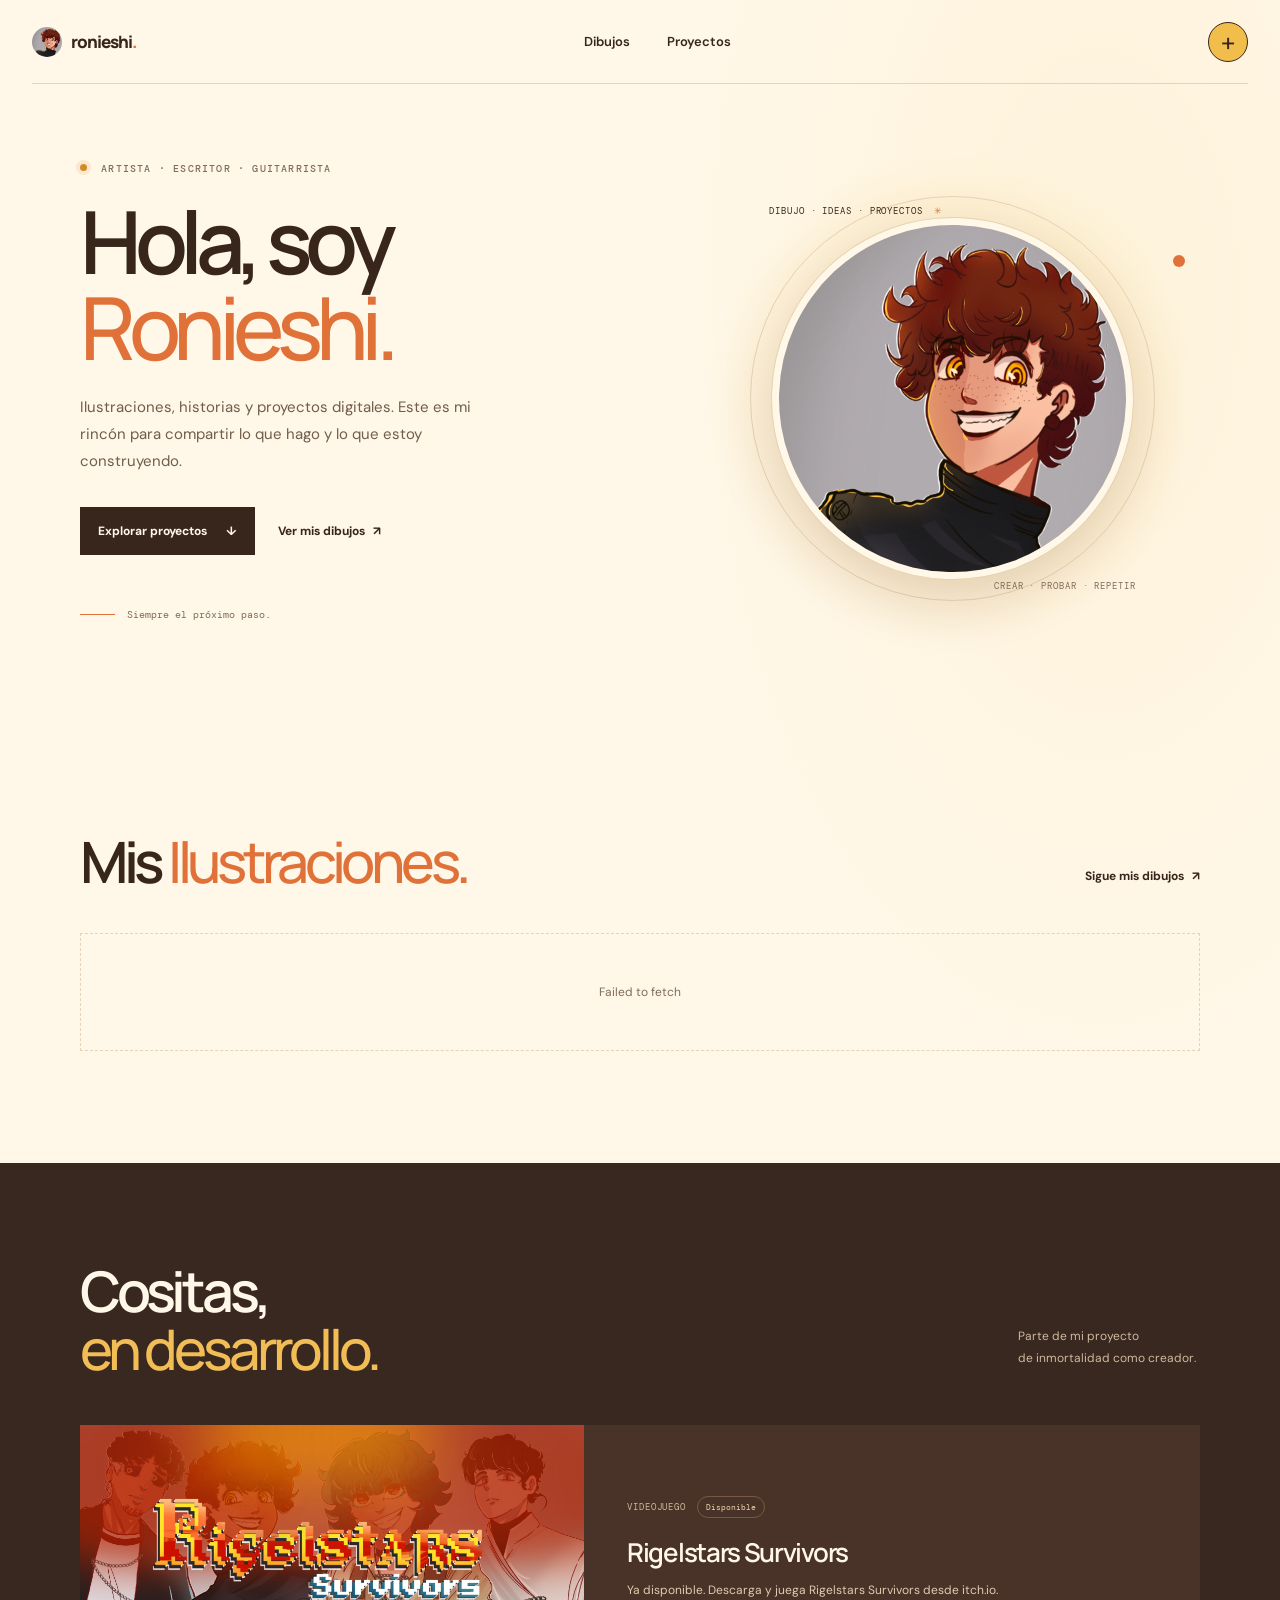
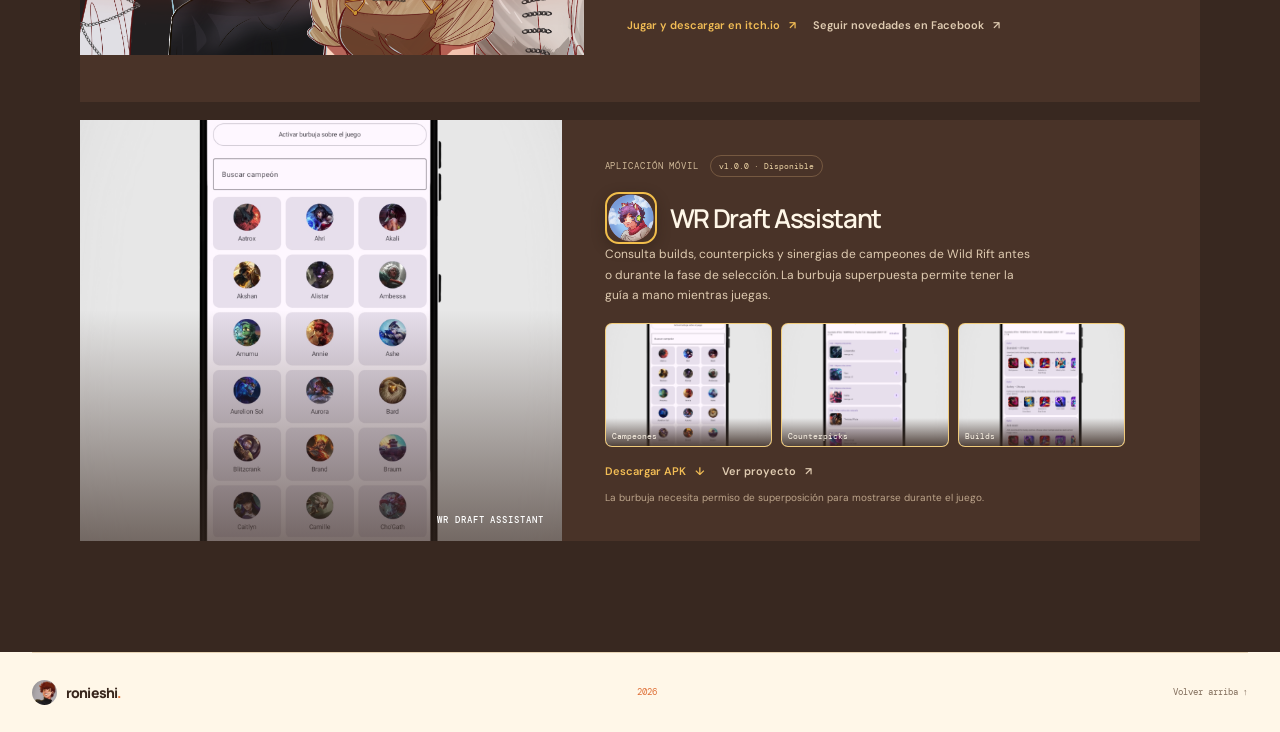
==== commit 7342b196: "Modify Rigelstars Survivors project card details Updated project card for Rigelstars Survivors to re" ====
--- a/index.html
+++ b/index.html
@@ -86,7 +86,7 @@
           <div>
             <h2>Mis <span>Ilustraciones.</span></h2>
           </div>
-          <a class="text-link section-link" href="https://bsky.app/profile/ronieshi.bsky.social" target="_blank" rel="noopener noreferrer">
+          <a class="text-link section-link" href="https://www.tiktok.com/@ronieshi" target="_blank" rel="noopener noreferrer">
             Sigue mis dibujos <span aria-hidden="true">↗</span>
           </a>
         </div>
@@ -105,21 +105,41 @@
             <p class="heading-aside">Parte de mi proyecto<br>de inmortalidad como creador.</p>
           </div>
           <div class="project-list">
-            <article class="project-card game-card">
-              <div class="project-visual game-visual">
-                <img
-                  class="game-banner"
-                  src="assets/rigelstars-survivors-banner.png"
-                  alt="Banner de Rigelstars Survivors con cuatro personajes ilustrados y el título del juego"
-                >
-              </div>
-              <div class="project-info">
-                <div class="project-title-line"><span class="project-type">VIDEOJUEGO</span><span class="project-status">En desarrollo</span></div>
-                <h3>Rigelstars Survivors</h3>
-                <p>Un juego en desarrollo. Sigue la página oficial para ver avances, novedades y el proceso de creación.</p>
-                <a class="project-link" href="https://www.facebook.com/people/Rigelstars-Survivors/61595257513024/" target="_blank" rel="noopener noreferrer">Ver avances en Facebook <span aria-hidden="true">↗</span></a>
-              </div>
-            </article>
+ <article class="project-card game-card">
+  <div class="project-visual game-visual">
+    <img
+      class="game-banner"
+      src="assets/rigelstars-survivors-banner.png"
+      alt="Banner de Rigelstars Survivors con cuatro personajes ilustrados y el título del juego"
+    >
+  </div>
+  <div class="project-info">
+    <div class="project-title-line">
+      <span class="project-type">VIDEOJUEGO</span>
+      <span class="project-status">Disponible</span>
+    </div>
+    <h3>Rigelstars Survivors</h3>
+    <p>Ya disponible. Descarga y juega Rigelstars Survivors desde itch.io.</p>
+    <div class="project-actions">
+      <a
+        class="project-link"
+        href="https://ronieshi.itch.io/rigelstars-survivors"
+        target="_blank"
+        rel="noopener noreferrer"
+      >
+        Jugar y descargar en itch.io <span aria-hidden="true">↗</span>
+      </a>
+      <a
+        class="project-link project-link-secondary"
+        href="https://www.facebook.com/people/Rigelstars-Survivors/61595257513024/"
+        target="_blank"
+        rel="noopener noreferrer"
+      >
+        Seguir novedades en Facebook <span aria-hidden="true">↗</span>
+      </a>
+    </div>
+  </div>
+</article>
             <article class="project-card app-card">
               <div class="project-visual app-visual">
                 <img
